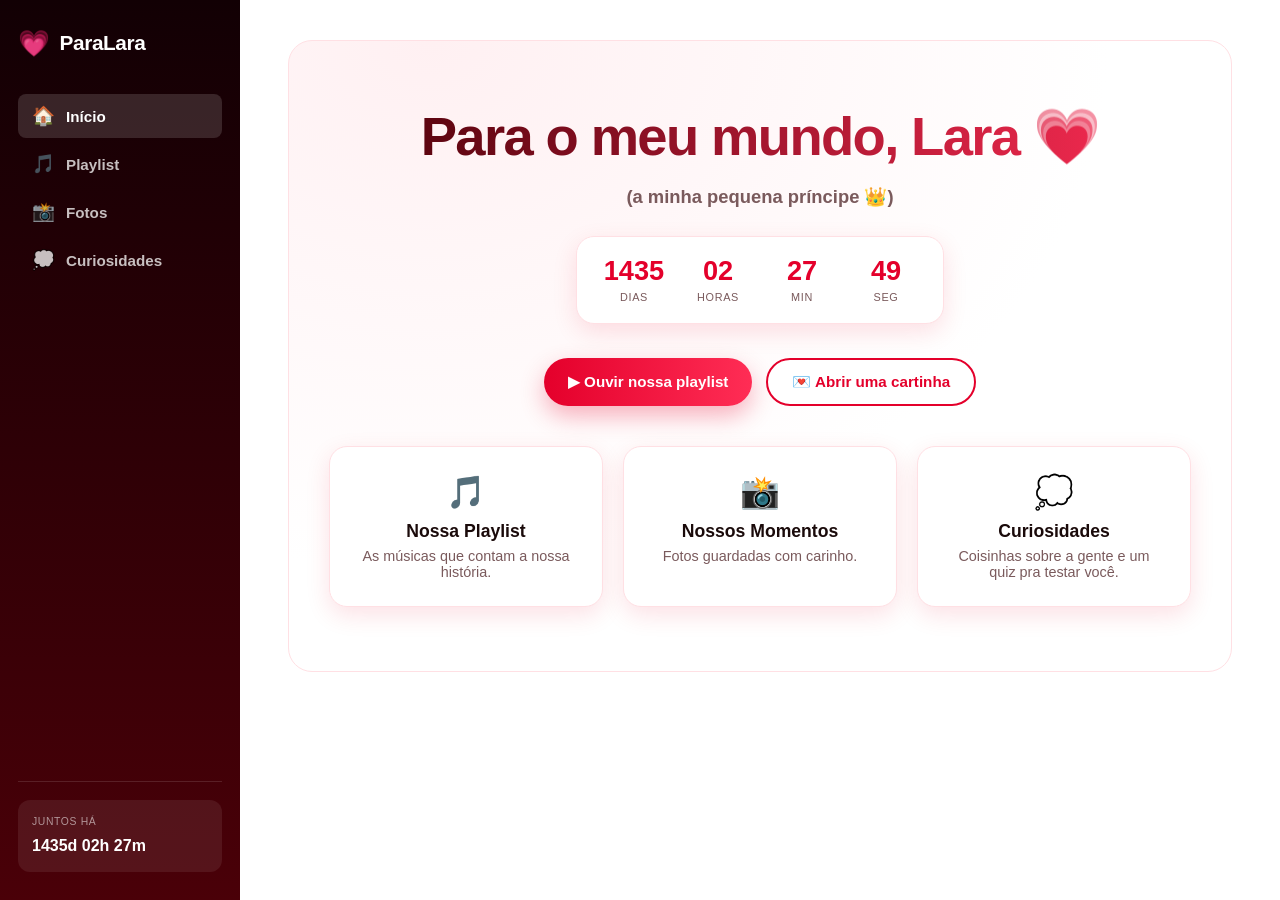
==== index.html @ 450e98ab "Cria site para Lara: playlist, fotos e curiosidades Site estilo Spotify em vermelho e branco com con" ====
<!DOCTYPE html>
<html lang="pt-BR">
<head>
<meta charset="UTF-8" />
<meta name="viewport" content="width=device-width, initial-scale=1.0" />
<meta name="robots" content="noindex, nofollow" />
<title>Para Lara 💗</title>
<link rel="icon" href="data:image/svg+xml,<svg xmlns=%22http://www.w3.org/2000/svg%22 viewBox=%220 0 100 100%22><text y=%22.9em%22 font-size=%2290%22>💗</text></svg>" />
<link rel="stylesheet" href="css/style.css" />
</head>
<body>
<div class="app">
  <aside class="sidebar">
    <div class="brand"><span class="logo">💗</span> ParaLara</div>
    <nav class="nav-links">
      <a href="index.html" data-page="index.html"><span class="ic">🏠</span> Início</a>
      <a href="playlist.html" data-page="playlist.html"><span class="ic">🎵</span> Playlist</a>
      <a href="fotos.html" data-page="fotos.html"><span class="ic">📸</span> Fotos</a>
      <a href="curiosidades.html" data-page="curiosidades.html"><span class="ic">💭</span> Curiosidades</a>
    </nav>
    <div class="sidebar-footer">
      <div class="together-counter">
        <div class="label">Juntos há</div>
        <div class="value" id="togetherCompact">--</div>
      </div>
    </div>
  </aside>

  <main class="main">
    <section class="hero">
      <h1>Para o meu mundo, Lara 💗</h1>
      <p class="subtitle">(a minha pequena príncipe 👑)</p>

      <div class="together-hero">
        <div class="unit"><span class="num" id="hDays">0</span><span class="lbl">dias</span></div>
        <div class="unit"><span class="num" id="hHours">00</span><span class="lbl">horas</span></div>
        <div class="unit"><span class="num" id="hMinutes">00</span><span class="lbl">min</span></div>
        <div class="unit"><span class="num" id="hSeconds">00</span><span class="lbl">seg</span></div>
      </div>

      <div class="hero-actions">
        <a class="btn btn-primary" href="playlist.html">▶ Ouvir nossa playlist</a>
        <button class="btn btn-ghost" id="openLetter">💌 Abrir uma cartinha</button>
      </div>

      <div class="quick-links">
        <a class="quick-card" href="playlist.html">
          <span class="qi">🎵</span>
          <h3>Nossa Playlist</h3>
          <p>As músicas que contam a nossa história.</p>
        </a>
        <a class="quick-card" href="fotos.html">
          <span class="qi">📸</span>
          <h3>Nossos Momentos</h3>
          <p>Fotos guardadas com carinho.</p>
        </a>
        <a class="quick-card" href="curiosidades.html">
          <span class="qi">💭</span>
          <h3>Curiosidades</h3>
          <p>Coisinhas sobre a gente e um quiz pra testar você.</p>
        </a>
      </div>
    </section>
  </main>
</div>

<nav class="bottom-nav">
  <a href="index.html" data-page="index.html"><span class="ic">🏠</span>Início</a>
  <a href="playlist.html" data-page="playlist.html"><span class="ic">🎵</span>Playlist</a>
  <a href="fotos.html" data-page="fotos.html"><span class="ic">📸</span>Fotos</a>
  <a href="curiosidades.html" data-page="curiosidades.html"><span class="ic">💭</span>Curiosidades</a>
</nav>

<div class="letter-modal" id="letterModal">
  <div class="letter-card">
    <button class="letter-close" id="closeLetter">✕</button>
    <div class="stamp">💌</div>
    <h3>Pra você, Lara</h3>
    <!-- EDITE AQUI o texto da cartinha -->
    <p>Escreva aqui uma mensagem bem sua para a Lara.

Pode ser sobre como vocês se conheceram, o que você mais ama nela,
ou só um "eu te amo" bem sincero.

Esse texto está em index.html, dentro da div "letterModal".</p>
  </div>
</div>

<script src="js/main.js"></script>
</body>
</html>
---- css/style.css ----
:root {
  --red: #e4002b;
  --red-bright: #ff2d55;
  --red-deep: #4a0008;
  --black: #120004;
  --white: #ffffff;
  --offwhite: #fff6f7;
  --text: #1a0a0a;
  --text-muted: #7a5a5c;
  --border: #ffe0e4;
  --shadow: 0 8px 24px rgba(228, 0, 43, 0.12);
  --sidebar-w: 240px;
}

* { box-sizing: border-box; }

html, body {
  margin: 0;
  padding: 0;
  height: 100%;
}

body {
  font-family: "Helvetica Neue", Arial, sans-serif;
  background: var(--white);
  color: var(--text);
  min-height: 100vh;
  overflow-x: hidden;
}

a { text-decoration: none; color: inherit; }
ul { list-style: none; margin: 0; padding: 0; }
button { font-family: inherit; cursor: pointer; }

/* ---------- Layout ---------- */
.app {
  display: flex;
  min-height: 100vh;
}

.sidebar {
  width: var(--sidebar-w);
  flex-shrink: 0;
  background: linear-gradient(180deg, var(--black) 0%, var(--red-deep) 100%);
  color: var(--white);
  display: flex;
  flex-direction: column;
  padding: 28px 18px;
  position: sticky;
  top: 0;
  height: 100vh;
}

.brand {
  display: flex;
  align-items: center;
  gap: 10px;
  font-size: 1.3rem;
  font-weight: 800;
  letter-spacing: -0.02em;
  margin-bottom: 36px;
  user-select: none;
}

.brand .logo {
  font-size: 1.6rem;
  cursor: pointer;
  transition: transform 0.15s ease;
  display: inline-block;
}
.brand .logo:active { transform: scale(0.85); }

.nav-links { display: flex; flex-direction: column; gap: 4px; }

.nav-links a {
  display: flex;
  align-items: center;
  gap: 12px;
  padding: 11px 14px;
  border-radius: 8px;
  color: rgba(255,255,255,0.75);
  font-weight: 600;
  font-size: 0.95rem;
  transition: background 0.15s ease, color 0.15s ease;
}

.nav-links a .ic { font-size: 1.15rem; width: 22px; text-align: center; }

.nav-links a:hover { color: var(--white); background: rgba(255,255,255,0.08); }
.nav-links a.active { color: var(--white); background: rgba(255,255,255,0.14); }

.sidebar-footer {
  margin-top: auto;
  padding-top: 18px;
  border-top: 1px solid rgba(255,255,255,0.12);
}

.together-counter {
  background: rgba(255,255,255,0.08);
  border-radius: 12px;
  padding: 14px;
  font-size: 0.78rem;
  line-height: 1.5;
}
.together-counter .label {
  text-transform: uppercase;
  letter-spacing: 0.06em;
  color: rgba(255,255,255,0.55);
  font-size: 0.65rem;
  margin-bottom: 4px;
}
.together-counter .value {
  font-size: 1rem;
  font-weight: 800;
  color: var(--white);
}

.main {
  flex: 1;
  min-width: 0;
  padding: 40px 48px 90px;
  position: relative;
}

.page-header { margin-bottom: 32px; }
.page-header h1 {
  font-size: 2.2rem;
  margin: 0 0 6px;
  font-weight: 800;
  letter-spacing: -0.02em;
}
.page-header p { color: var(--text-muted); margin: 0; font-size: 1.02rem; }

/* ---------- Mobile bottom nav ---------- */
.bottom-nav { display: none; }

@media (max-width: 820px) {
  .sidebar { display: none; }
  .main { padding: 24px 18px 90px; }
  .bottom-nav {
    display: flex;
    position: fixed;
    bottom: 0; left: 0; right: 0;
    background: linear-gradient(180deg, var(--red-deep), var(--black));
    padding: 8px 6px calc(8px + env(safe-area-inset-bottom));
    z-index: 40;
    box-shadow: 0 -6px 20px rgba(0,0,0,0.25);
  }
  .bottom-nav a {
    flex: 1;
    display: flex;
    flex-direction: column;
    align-items: center;
    gap: 2px;
    color: rgba(255,255,255,0.65);
    font-size: 0.65rem;
    font-weight: 700;
    padding: 6px 0;
    border-radius: 8px;
  }
  .bottom-nav a .ic { font-size: 1.25rem; }
  .bottom-nav a.active { color: var(--white); background: rgba(255,255,255,0.12); }
}

/* ---------- Hero (home) ---------- */
.hero {
  background: radial-gradient(120% 140% at 15% 0%, #fff0f2 0%, var(--white) 60%);
  border-radius: 24px;
  padding: 64px 40px;
  text-align: center;
  position: relative;
  overflow: hidden;
  border: 1px solid var(--border);
}

.hero h1 {
  font-size: clamp(2rem, 5vw, 3.4rem);
  margin: 0 0 10px;
  font-weight: 900;
  letter-spacing: -0.03em;
  background: linear-gradient(90deg, var(--red-deep), var(--red-bright));
  -webkit-background-clip: text;
  background-clip: text;
  color: transparent;
}

.hero .subtitle {
  font-size: 1.15rem;
  color: var(--text-muted);
  font-weight: 600;
  margin-bottom: 28px;
}

.together-hero {
  display: inline-flex;
  gap: 22px;
  background: var(--white);
  border: 1px solid var(--border);
  box-shadow: var(--shadow);
  border-radius: 18px;
  padding: 18px 26px;
  margin-bottom: 34px;
  flex-wrap: wrap;
  justify-content: center;
}
.together-hero .unit { text-align: center; min-width: 62px; }
.together-hero .unit .num {
  font-size: 1.7rem;
  font-weight: 900;
  color: var(--red);
  display: block;
  font-variant-numeric: tabular-nums;
}
.together-hero .unit .lbl {
  font-size: 0.68rem;
  text-transform: uppercase;
  letter-spacing: 0.06em;
  color: var(--text-muted);
}

.hero-actions {
  display: flex;
  gap: 14px;
  justify-content: center;
  flex-wrap: wrap;
  margin-bottom: 12px;
}

.btn {
  display: inline-flex;
  align-items: center;
  gap: 8px;
  padding: 13px 24px;
  border-radius: 999px;
  border: none;
  font-weight: 700;
  font-size: 0.95rem;
  transition: transform 0.15s ease, box-shadow 0.15s ease;
}
.btn:hover { transform: translateY(-2px); }
.btn-primary {
  background: linear-gradient(90deg, var(--red), var(--red-bright));
  color: var(--white);
  box-shadow: 0 10px 24px rgba(228,0,43,0.3);
}
.btn-ghost {
  background: var(--white);
  color: var(--red);
  border: 2px solid var(--red);
}

.quick-links {
  display: grid;
  grid-template-columns: repeat(3, 1fr);
  gap: 20px;
  margin-top: 40px;
}
@media (max-width: 700px) { .quick-links { grid-template-columns: 1fr; } }

.quick-card {
  background: var(--white);
  border: 1px solid var(--border);
  border-radius: 18px;
  padding: 26px;
  box-shadow: var(--shadow);
  transition: transform 0.18s ease, box-shadow 0.18s ease;
  display: block;
}
.quick-card:hover { transform: translateY(-4px); box-shadow: 0 16px 34px rgba(228,0,43,0.18); }
.quick-card .qi { font-size: 2rem; margin-bottom: 10px; display: block; }
.quick-card h3 { margin: 0 0 6px; font-size: 1.1rem; }
.quick-card p { margin: 0; color: var(--text-muted); font-size: 0.9rem; }

/* ---------- Playlist ---------- */
.playlist-list {
  display: flex;
  flex-direction: column;
  gap: 14px;
  max-width: 720px;
}

.track-row {
  display: flex;
  align-items: center;
  gap: 14px;
  background: var(--offwhite);
  border: 1px solid var(--border);
  border-left: 4px solid var(--red);
  border-radius: 14px;
  padding: 10px 14px;
  transition: background 0.15s ease, transform 0.15s ease;
}
.track-row:hover { background: #ffecee; transform: translateX(3px); }

.track-num {
  font-weight: 800;
  color: var(--red);
  width: 28px;
  text-align: center;
  font-size: 1rem;
  flex-shrink: 0;
}

.track-row iframe {
  border-radius: 10px;
  flex: 1;
  min-width: 0;
}

/* ---------- Fotos ---------- */
.photo-grid {
  display: grid;
  grid-template-columns: repeat(auto-fill, minmax(220px, 1fr));
  gap: 18px;
}

.photo-card {
  position: relative;
  aspect-ratio: 1 / 1;
  border-radius: 16px;
  overflow: hidden;
  border: 1px solid var(--border);
  box-shadow: var(--shadow);
  cursor: pointer;
  background: var(--offwhite);
}

.photo-card img {
  width: 100%;
  height: 100%;
  object-fit: cover;
  display: block;
  transition: transform 0.3s ease;
}
.photo-card:hover img { transform: scale(1.06); }

.photo-placeholder {
  display: flex;
  flex-direction: column;
  align-items: center;
  justify-content: center;
  gap: 8px;
  width: 100%;
  height: 100%;
  background: linear-gradient(140deg, #ffe3e7, #fff);
  color: var(--red);
  font-weight: 700;
  font-size: 0.85rem;
  text-align: center;
  padding: 10px;
}
.photo-placeholder .ph-icon { font-size: 2.2rem; }

.lightbox {
  position: fixed;
  inset: 0;
  background: rgba(10,0,2,0.88);
  display: none;
  align-items: center;
  justify-content: center;
  z-index: 100;
  padding: 30px;
}
.lightbox.open { display: flex; }
.lightbox img {
  max-width: 90vw;
  max-height: 85vh;
  border-radius: 12px;
  box-shadow: 0 20px 60px rgba(0,0,0,0.5);
}
.lightbox-close, .lightbox-nav {
  position: absolute;
  background: rgba(255,255,255,0.12);
  color: var(--white);
  border: none;
  border-radius: 50%;
  width: 44px;
  height: 44px;
  font-size: 1.3rem;
  display: flex;
  align-items: center;
  justify-content: center;
}
.lightbox-close { top: 20px; right: 20px; }
.lightbox-nav.prev { left: 20px; top: 50%; transform: translateY(-50%); }
.lightbox-nav.next { right: 20px; top: 50%; transform: translateY(-50%); }
.lightbox-nav:hover, .lightbox-close:hover { background: rgba(255,255,255,0.25); }

/* ---------- Curiosidades ---------- */
.section-title {
  font-size: 1.3rem;
  font-weight: 800;
  margin: 44px 0 18px;
}
.section-title:first-of-type { margin-top: 0; }

.flip-grid {
  display: grid;
  grid-template-columns: repeat(auto-fill, minmax(230px, 1fr));
  gap: 18px;
}

.flip-card {
  perspective: 1200px;
  height: 160px;
}
.flip-inner {
  position: relative;
  width: 100%;
  height: 100%;
  transition: transform 0.55s cubic-bezier(.2,.8,.2,1);
  transform-style: preserve-3d;
}
.flip-card.flipped .flip-inner { transform: rotateY(180deg); }

.flip-face {
  position: absolute;
  inset: 0;
  border-radius: 16px;
  padding: 18px;
  display: flex;
  flex-direction: column;
  justify-content: center;
  backface-visibility: hidden;
  box-shadow: var(--shadow);
}
.flip-front {
  background: linear-gradient(135deg, var(--red), var(--red-bright));
  color: var(--white);
}
.flip-front .fi { font-size: 1.6rem; margin-bottom: 8px; }
.flip-front h4 { margin: 0; font-size: 1.02rem; }
.flip-front .tap { font-size: 0.72rem; opacity: 0.85; margin-top: 8px; }

.flip-back {
  background: var(--white);
  border: 2px solid var(--red);
  color: var(--text);
  transform: rotateY(180deg);
  font-size: 0.9rem;
  line-height: 1.4;
}

.quiz-box {
  background: var(--offwhite);
  border: 1px solid var(--border);
  border-radius: 18px;
  padding: 28px;
  max-width: 640px;
}
.quiz-question { display: none; }
.quiz-question.active { display: block; }
.quiz-question h4 { font-size: 1.1rem; margin: 0 0 16px; }
.quiz-options { display: flex; flex-direction: column; gap: 10px; }
.quiz-options button {
  text-align: left;
  padding: 12px 16px;
  border-radius: 10px;
  border: 2px solid var(--border);
  background: var(--white);
  font-weight: 600;
  font-size: 0.92rem;
  transition: border-color 0.15s ease, background 0.15s ease;
}
.quiz-options button:hover { border-color: var(--red); }
.quiz-options button.correct { border-color: #2e7d32; background: #eaf7ea; }
.quiz-options button.wrong { border-color: var(--red); background: #ffecee; }

.quiz-progress {
  font-size: 0.75rem;
  font-weight: 700;
  color: var(--text-muted);
  text-transform: uppercase;
  letter-spacing: 0.05em;
  margin-bottom: 14px;
}

.quiz-result { display: none; text-align: center; }
.quiz-result.active { display: block; }
.quiz-result .score { font-size: 2.4rem; font-weight: 900; color: var(--red); }
.quiz-result p { color: var(--text-muted); }

/* ---------- Carta surpresa ---------- */
.letter-trigger {
  margin-top: 34px;
}

.letter-modal {
  position: fixed;
  inset: 0;
  background: rgba(10,0,2,0.75);
  display: none;
  align-items: center;
  justify-content: center;
  z-index: 100;
  padding: 20px;
}
.letter-modal.open { display: flex; }
.letter-card {
  background: var(--white);
  border-radius: 20px;
  max-width: 480px;
  width: 100%;
  padding: 36px 30px;
  text-align: center;
  box-shadow: 0 24px 60px rgba(0,0,0,0.4);
  position: relative;
  animation: pop .35s ease;
}
@keyframes pop { from { transform: scale(0.85); opacity: 0; } to { transform: scale(1); opacity: 1; } }
.letter-card .stamp { font-size: 2.4rem; margin-bottom: 10px; }
.letter-card h3 { margin: 0 0 14px; color: var(--red); }
.letter-card p { line-height: 1.6; color: var(--text); text-align: left; white-space: pre-line; }
.letter-close {
  position: absolute;
  top: 14px; right: 16px;
  background: none;
  border: none;
  font-size: 1.3rem;
  color: var(--text-muted);
}

/* ---------- Floating hearts bg ---------- */
.hearts-bg {
  position: fixed;
  inset: 0;
  pointer-events: none;
  overflow: hidden;
  z-index: 0;
}
.heart-particle {
  position: absolute;
  bottom: -40px;
  font-size: 1.2rem;
  opacity: 0.55;
  animation: floatUp linear forwards;
  color: var(--red);
}
@keyframes floatUp {
  to { transform: translateY(-110vh) rotate(30deg); opacity: 0; }
}

/* ---------- Toast ---------- */
.toast {
  position: fixed;
  bottom: 26px;
  left: 50%;
  transform: translateX(-50%) translateY(20px);
  background: var(--black);
  color: var(--white);
  padding: 12px 22px;
  border-radius: 999px;
  font-weight: 700;
  font-size: 0.85rem;
  opacity: 0;
  pointer-events: none;
  transition: opacity 0.25s ease, transform 0.25s ease;
  z-index: 200;
  box-shadow: 0 10px 30px rgba(0,0,0,0.3);
}
.toast.show { opacity: 1; transform: translateX(-50%) translateY(0); }

.confetti-heart {
  position: fixed;
  top: -20px;
  font-size: 1.4rem;
  z-index: 150;
  pointer-events: none;
  animation: confettiFall linear forwards;
}
@keyframes confettiFall {
  to { transform: translateY(110vh) rotate(360deg); opacity: 0.2; }
}
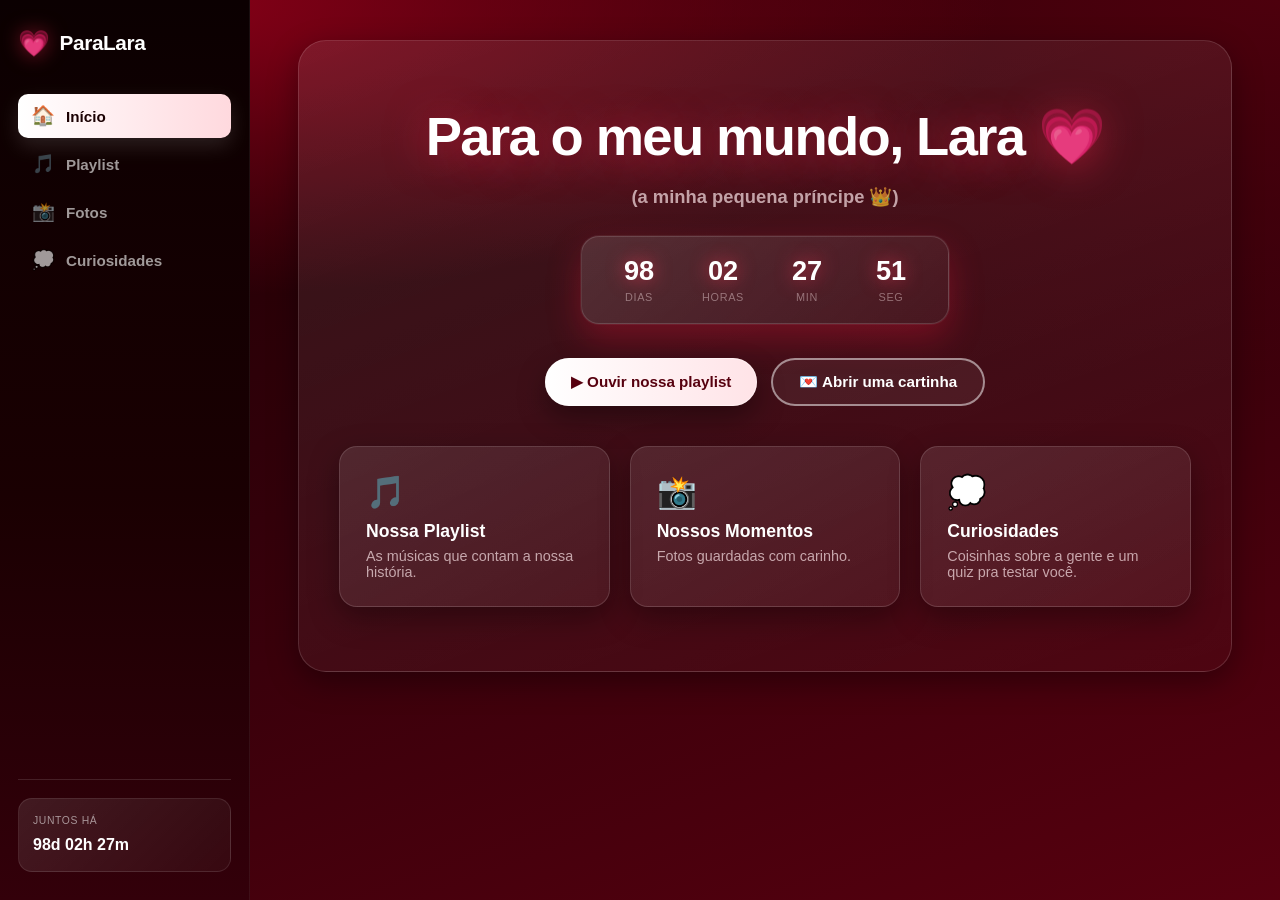
==== commit 3bae3733: "Redesenha tema (vermelho dominante), playlist e cartinha Tema visual invertido para vermelho como co" ====
--- a/index.html
+++ b/index.html
@@ -76,13 +76,25 @@
     <button class="letter-close" id="closeLetter">✕</button>
     <div class="stamp">💌</div>
     <h3>Pra você, Lara</h3>
-    <!-- EDITE AQUI o texto da cartinha -->
-    <p>Escreva aqui uma mensagem bem sua para a Lara.
+    <!-- EDITE AQUI o texto da cartinha, se quiser mudar algo -->
+    <!-- Nota: não consegui acessar sites de letras pra conferir a citação do Lil Peep e a da Verity
+         palavra por palavra (rede bloqueada aqui). Vale conferir rapidinho antes de mandar pra ela. -->
+    <p>Se você chegou até aqui, ou clicou sem querer três vezes seguidas no coraçãozinho do menu, ou eu mesmo te mandei esse link de propósito porque não aguentava mais guardar isso só comigo. De qualquer jeito, ainda bem que você está lendo.
 
-Pode ser sobre como vocês se conheceram, o que você mais ama nela,
-ou só um "eu te amo" bem sincero.
+Eu podia começar com um "eu te amo" simples, e já seria verdade suficiente pra qualquer cartão de aniversário. Mas o que eu sinto por você não cabe em três palavras — cabe, no máximo, numa playlist inteira, numa lista de curiosidades bobas e agora nessa cartinha longa demais que escrevi de propósito, porque você merece parágrafo, não só legenda.
 
-Esse texto está em index.html, dentro da div "letterModal".</p>
+Tem uma coisa engraçada sobre química: ela não pergunta se você quer sentir. Dois elementos se encontram e ou reagem, ou não reagem — não existe meio-termo, não existe "vamos ver como fica". Com a gente foi reação instantânea. Instável, quente, um pouco imprevisível, do jeito que toda reação boa de verdade costuma ser. Eu não sou de ficar romantizando ciência à toa, mas com você até a tabela periódica virou poesia.
+
+É engraçado como boa parte da trilha sonora que a gente ouve entende isso melhor do que qualquer aula de química. O Lil Peep já cantava <em>"I do awful things for you, awful things"</em> — eu faço coisas horríveis por você, coisas horríveis — e eu entendo o exagero: existe um tipo de amor que te deixa disposto a ser um pouco irracional, um pouco intenso demais, só porque a pessoa vale cada segundo. Comigo é assim com você. E o Chase Atlantic tem essa vibe suja e sincera ao mesmo tempo, aquele som que parece confissão de madrugada — tipo aquelas nossas noites em que a gente fica conversando até tarde sem perceber o tempo passar, só porque nenhum dos dois quer desligar a chamada primeiro.
+
+Tem também a Verity — não vou fingir que aquele livro é uma declaração de amor bonitinha, ele é sombrio, tenso, incômodo em vários pontos. Mas tem uma frase de lá que não sai da minha cabeça: <em>"você pode amar alguém e, mesmo assim, escolher machucar essa pessoa."</em> E é exatamente o oposto disso que eu quero construir com você. Eu quero te amar e escolher, todos os dias, fazer o contrário: escolher te proteger, escolher te ouvir, escolher ficar, mesmo nos dias difíceis, mesmo quando seria mais fácil não escolher nada.
+
+Química, música, livro sombrio — no fim, tudo isso é só um jeito diferente de dizer a mesma coisa: que eu sou seu, de um jeito intenso, de um jeito que às vezes nem eu sei explicar direito. Você é a pessoa que eu quero beijar depois de um dia ruim e a primeira que eu quero contar quando alguma coisa boa acontece. Você é a minha pequena príncipe — sim, escrito errado mesmo, porque as coisas mais nossas nunca precisaram fazer sentido pra mais ninguém, só pra gente.
+
+Enquanto você lia isso, provavelmente uma música da nossa playlist estava tocando em algum lugar do universo. Considere essa cartinha o encarte dela.
+
+Eu te amo. De reação química, de letra de música, de livro sombrio, de tudo o que a gente é.</p>
+    <div class="sign">— Theo</div>
   </div>
 </div>
 
--- a/css/style.css
+++ b/css/style.css
@@ -1,15 +1,23 @@
 :root {
+  --red-900: #1a0002;
+  --red-800: #33000a;
+  --red-700: #57000f;
+  --red-600: #7d0016;
+  --red-500: #b4001f;
   --red: #e4002b;
-  --red-bright: #ff2d55;
-  --red-deep: #4a0008;
-  --black: #120004;
+  --red-bright: #ff3355;
+  --red-glow: #ff5c7a;
   --white: #ffffff;
-  --offwhite: #fff6f7;
-  --text: #1a0a0a;
-  --text-muted: #7a5a5c;
-  --border: #ffe0e4;
-  --shadow: 0 8px 24px rgba(228, 0, 43, 0.12);
-  --sidebar-w: 240px;
+  --ink: #ffe9ec;
+  --ink-dim: rgba(255, 233, 236, 0.68);
+  --ink-faint: rgba(255, 233, 236, 0.42);
+  --glass: rgba(255, 255, 255, 0.055);
+  --glass-strong: rgba(255, 255, 255, 0.1);
+  --glass-border: rgba(255, 255, 255, 0.14);
+  --shadow: 0 10px 30px rgba(0, 0, 0, 0.35);
+  --glow: 0 0 0 1px rgba(255, 255, 255, 0.06), 0 14px 34px rgba(255, 20, 60, 0.28);
+  --sidebar-w: 250px;
+  --ease: cubic-bezier(0.22, 0.9, 0.32, 1);
 }
 
 * { box-sizing: border-box; }
@@ -22,8 +30,11 @@
 
 body {
   font-family: "Helvetica Neue", Arial, sans-serif;
-  background: var(--white);
-  color: var(--text);
+  background:
+    radial-gradient(120% 60vh at 12% 0, #8a0018 0%, transparent 55%),
+    radial-gradient(140% 70vh at 100% 0, #4d000d 0%, transparent 60%),
+    linear-gradient(160deg, var(--red-900) 0%, var(--red-800) 45%, var(--red-700) 100%);
+  color: var(--ink);
   min-height: 100vh;
   overflow-x: hidden;
 }
@@ -31,6 +42,12 @@
 a { text-decoration: none; color: inherit; }
 ul { list-style: none; margin: 0; padding: 0; }
 button { font-family: inherit; cursor: pointer; }
+::selection { background: var(--white); color: var(--red-700); }
+
+::-webkit-scrollbar { width: 10px; height: 10px; }
+::-webkit-scrollbar-track { background: transparent; }
+::-webkit-scrollbar-thumb { background: rgba(255,255,255,0.18); border-radius: 10px; }
+::-webkit-scrollbar-thumb:hover { background: rgba(255,255,255,0.3); }
 
 /* ---------- Layout ---------- */
 .app {
@@ -41,7 +58,8 @@
 .sidebar {
   width: var(--sidebar-w);
   flex-shrink: 0;
-  background: linear-gradient(180deg, var(--black) 0%, var(--red-deep) 100%);
+  background: linear-gradient(180deg, #0b0001 0%, var(--red-900) 55%, var(--red-800) 100%);
+  border-right: 1px solid rgba(255,255,255,0.06);
   color: var(--white);
   display: flex;
   flex-direction: column;
@@ -65,9 +83,11 @@
 .brand .logo {
   font-size: 1.6rem;
   cursor: pointer;
-  transition: transform 0.15s ease;
+  transition: transform 0.2s var(--ease);
   display: inline-block;
-}
+  filter: drop-shadow(0 0 10px rgba(255, 40, 80, 0.55));
+}
+.brand .logo:hover { transform: scale(1.15) rotate(-6deg); }
 .brand .logo:active { transform: scale(0.85); }
 
 .nav-links { display: flex; flex-direction: column; gap: 4px; }
@@ -77,17 +97,24 @@
   align-items: center;
   gap: 12px;
   padding: 11px 14px;
-  border-radius: 8px;
-  color: rgba(255,255,255,0.75);
+  border-radius: 10px;
+  color: rgba(255,255,255,0.6);
   font-weight: 600;
   font-size: 0.95rem;
-  transition: background 0.15s ease, color 0.15s ease;
-}
-
-.nav-links a .ic { font-size: 1.15rem; width: 22px; text-align: center; }
-
-.nav-links a:hover { color: var(--white); background: rgba(255,255,255,0.08); }
-.nav-links a.active { color: var(--white); background: rgba(255,255,255,0.14); }
+  position: relative;
+  transition: background 0.2s var(--ease), color 0.2s var(--ease), padding-left 0.2s var(--ease);
+}
+
+.nav-links a .ic { font-size: 1.15rem; width: 22px; text-align: center; transition: transform 0.2s var(--ease); }
+
+.nav-links a:hover { color: var(--white); background: rgba(255,255,255,0.06); padding-left: 18px; }
+.nav-links a:hover .ic { transform: scale(1.15); }
+.nav-links a.active {
+  color: var(--red-900);
+  background: linear-gradient(90deg, var(--white), #ffd9de);
+  box-shadow: 0 8px 20px rgba(255, 255, 255, 0.12);
+}
+.nav-links a.active .ic { transform: scale(1.05); }
 
 .sidebar-footer {
   margin-top: auto;
@@ -96,8 +123,9 @@
 }
 
 .together-counter {
-  background: rgba(255,255,255,0.08);
-  border-radius: 12px;
+  background: linear-gradient(135deg, rgba(255,255,255,0.1), rgba(255,255,255,0.03));
+  border: 1px solid rgba(255,255,255,0.1);
+  border-radius: 14px;
   padding: 14px;
   font-size: 0.78rem;
   line-height: 1.5;
@@ -122,14 +150,27 @@
   position: relative;
 }
 
+@keyframes fadeInUp {
+  from { opacity: 0; transform: translateY(14px); }
+  to { opacity: 1; transform: translateY(0); }
+}
+
 .page-header { margin-bottom: 32px; }
 .page-header h1 {
   font-size: 2.2rem;
   margin: 0 0 6px;
   font-weight: 800;
   letter-spacing: -0.02em;
-}
-.page-header p { color: var(--text-muted); margin: 0; font-size: 1.02rem; }
+  color: var(--white);
+  text-shadow: 0 2px 24px rgba(255, 30, 70, 0.4);
+}
+.page-header p { color: var(--ink-dim); margin: 0; font-size: 1.02rem; }
+.page-header code {
+  background: rgba(255,255,255,0.12);
+  padding: 2px 7px;
+  border-radius: 6px;
+  font-size: 0.85em;
+}
 
 /* ---------- Mobile bottom nav ---------- */
 .bottom-nav { display: none; }
@@ -141,10 +182,11 @@
     display: flex;
     position: fixed;
     bottom: 0; left: 0; right: 0;
-    background: linear-gradient(180deg, var(--red-deep), var(--black));
+    background: linear-gradient(180deg, var(--red-800), #0b0001);
     padding: 8px 6px calc(8px + env(safe-area-inset-bottom));
     z-index: 40;
-    box-shadow: 0 -6px 20px rgba(0,0,0,0.25);
+    box-shadow: 0 -6px 24px rgba(0,0,0,0.4);
+    border-top: 1px solid rgba(255,255,255,0.08);
   }
   .bottom-nav a {
     flex: 1;
@@ -152,25 +194,37 @@
     flex-direction: column;
     align-items: center;
     gap: 2px;
-    color: rgba(255,255,255,0.65);
+    color: rgba(255,255,255,0.6);
     font-size: 0.65rem;
     font-weight: 700;
     padding: 6px 0;
-    border-radius: 8px;
+    border-radius: 10px;
+    transition: all 0.2s var(--ease);
   }
-  .bottom-nav a .ic { font-size: 1.25rem; }
-  .bottom-nav a.active { color: var(--white); background: rgba(255,255,255,0.12); }
+  .bottom-nav a .ic { font-size: 1.25rem; transition: transform 0.2s var(--ease); }
+  .bottom-nav a.active { color: var(--red-900); background: linear-gradient(180deg, var(--white), #ffd9de); }
+  .bottom-nav a.active .ic { transform: translateY(-2px); }
 }
 
 /* ---------- Hero (home) ---------- */
 .hero {
-  background: radial-gradient(120% 140% at 15% 0%, #fff0f2 0%, var(--white) 60%);
-  border-radius: 24px;
+  background: linear-gradient(160deg, rgba(255,255,255,0.09), rgba(255,255,255,0.02));
+  border-radius: 28px;
   padding: 64px 40px;
   text-align: center;
   position: relative;
   overflow: hidden;
-  border: 1px solid var(--border);
+  border: 1px solid var(--glass-border);
+  box-shadow: var(--shadow);
+}
+.hero::before {
+  content: "";
+  position: absolute;
+  inset: -40% -10% auto -10%;
+  height: 260px;
+  background: radial-gradient(closest-side, rgba(255,60,90,0.55), transparent 70%);
+  filter: blur(10px);
+  pointer-events: none;
 }
 
 .hero h1 {
@@ -178,44 +232,46 @@
   margin: 0 0 10px;
   font-weight: 900;
   letter-spacing: -0.03em;
-  background: linear-gradient(90deg, var(--red-deep), var(--red-bright));
-  -webkit-background-clip: text;
-  background-clip: text;
-  color: transparent;
+  color: var(--white);
+  text-shadow: 0 4px 40px rgba(255, 40, 80, 0.55);
+  position: relative;
 }
 
 .hero .subtitle {
   font-size: 1.15rem;
-  color: var(--text-muted);
+  color: var(--ink-dim);
   font-weight: 600;
   margin-bottom: 28px;
+  position: relative;
 }
 
 .together-hero {
   display: inline-flex;
   gap: 22px;
-  background: var(--white);
-  border: 1px solid var(--border);
-  box-shadow: var(--shadow);
+  background: linear-gradient(135deg, rgba(255,255,255,0.12), rgba(255,255,255,0.04));
+  border: 1px solid var(--glass-border);
+  box-shadow: var(--glow);
   border-radius: 18px;
   padding: 18px 26px;
   margin-bottom: 34px;
   flex-wrap: wrap;
   justify-content: center;
+  position: relative;
 }
 .together-hero .unit { text-align: center; min-width: 62px; }
 .together-hero .unit .num {
   font-size: 1.7rem;
   font-weight: 900;
-  color: var(--red);
+  color: var(--white);
   display: block;
   font-variant-numeric: tabular-nums;
+  text-shadow: 0 0 18px rgba(255, 60, 90, 0.7);
 }
 .together-hero .unit .lbl {
   font-size: 0.68rem;
   text-transform: uppercase;
   letter-spacing: 0.06em;
-  color: var(--text-muted);
+  color: var(--ink-faint);
 }
 
 .hero-actions {
@@ -224,87 +280,211 @@
   justify-content: center;
   flex-wrap: wrap;
   margin-bottom: 12px;
+  position: relative;
 }
 
 .btn {
   display: inline-flex;
   align-items: center;
   gap: 8px;
-  padding: 13px 24px;
+  padding: 13px 26px;
   border-radius: 999px;
   border: none;
   font-weight: 700;
   font-size: 0.95rem;
-  transition: transform 0.15s ease, box-shadow 0.15s ease;
-}
-.btn:hover { transform: translateY(-2px); }
+  transition: transform 0.25s var(--ease), box-shadow 0.25s var(--ease), background 0.25s var(--ease);
+  position: relative;
+  overflow: hidden;
+}
+.btn:hover { transform: translateY(-3px) scale(1.02); }
+.btn:active { transform: translateY(-1px) scale(0.98); }
 .btn-primary {
-  background: linear-gradient(90deg, var(--red), var(--red-bright));
-  color: var(--white);
-  box-shadow: 0 10px 24px rgba(228,0,43,0.3);
-}
+  background: linear-gradient(90deg, var(--white), #ffe3e7);
+  color: var(--red-700);
+  box-shadow: 0 12px 28px rgba(0,0,0,0.35), 0 0 0 1px rgba(255,255,255,0.4) inset;
+}
+.btn-primary:hover { box-shadow: 0 16px 36px rgba(0,0,0,0.4), 0 0 24px rgba(255,255,255,0.4); }
 .btn-ghost {
-  background: var(--white);
-  color: var(--red);
-  border: 2px solid var(--red);
-}
+  background: rgba(255,255,255,0.06);
+  color: var(--white);
+  border: 2px solid rgba(255,255,255,0.5);
+}
+.btn-ghost:hover { background: rgba(255,255,255,0.14); border-color: var(--white); }
 
 .quick-links {
   display: grid;
   grid-template-columns: repeat(3, 1fr);
   gap: 20px;
   margin-top: 40px;
+  position: relative;
 }
 @media (max-width: 700px) { .quick-links { grid-template-columns: 1fr; } }
 
 .quick-card {
-  background: var(--white);
-  border: 1px solid var(--border);
+  background: linear-gradient(150deg, var(--glass-strong), var(--glass));
+  border: 1px solid var(--glass-border);
   border-radius: 18px;
   padding: 26px;
   box-shadow: var(--shadow);
-  transition: transform 0.18s ease, box-shadow 0.18s ease;
+  transition: transform 0.25s var(--ease), box-shadow 0.25s var(--ease), border-color 0.25s var(--ease);
   display: block;
-}
-.quick-card:hover { transform: translateY(-4px); box-shadow: 0 16px 34px rgba(228,0,43,0.18); }
+  text-align: left;
+}
+.quick-card:hover {
+  transform: translateY(-6px);
+  box-shadow: 0 20px 40px rgba(0,0,0,0.4), 0 0 24px rgba(255,60,90,0.3);
+  border-color: rgba(255,255,255,0.35);
+}
 .quick-card .qi { font-size: 2rem; margin-bottom: 10px; display: block; }
-.quick-card h3 { margin: 0 0 6px; font-size: 1.1rem; }
-.quick-card p { margin: 0; color: var(--text-muted); font-size: 0.9rem; }
+.quick-card h3 { margin: 0 0 6px; font-size: 1.1rem; color: var(--white); }
+.quick-card p { margin: 0; color: var(--ink-dim); font-size: 0.9rem; }
 
 /* ---------- Playlist ---------- */
+.playlist-hero {
+  display: flex;
+  align-items: center;
+  gap: 30px;
+  background: linear-gradient(135deg, rgba(255,255,255,0.1), rgba(255,255,255,0.02));
+  border: 1px solid var(--glass-border);
+  border-radius: 26px;
+  padding: 34px;
+  margin-bottom: 32px;
+  box-shadow: var(--shadow);
+  flex-wrap: wrap;
+}
+
+.vinyl {
+  width: 132px;
+  height: 132px;
+  border-radius: 50%;
+  flex-shrink: 0;
+  background:
+    radial-gradient(circle at center, var(--red-900) 0 8%, transparent 8.5%),
+    repeating-radial-gradient(circle at center, #0b0001 0, #0b0001 2px, #2a0007 3px, #2a0007 4px);
+  box-shadow: 0 10px 30px rgba(0,0,0,0.5), 0 0 0 6px rgba(255,255,255,0.05);
+  position: relative;
+  animation: spin 6s linear infinite;
+  animation-play-state: paused;
+}
+.playlist-hero.playing .vinyl { animation-play-state: running; }
+.vinyl::after {
+  content: "💗";
+  position: absolute;
+  inset: 0;
+  display: flex;
+  align-items: center;
+  justify-content: center;
+  font-size: 1.4rem;
+}
+@keyframes spin { to { transform: rotate(360deg); } }
+
+.playlist-hero-info h1 { margin: 0 0 6px; }
+.playlist-hero-info p { margin: 0; color: var(--ink-dim); }
+.playlist-stats {
+  display: flex;
+  gap: 16px;
+  margin-top: 14px;
+  font-size: 0.8rem;
+  color: var(--ink-faint);
+  flex-wrap: wrap;
+}
+.playlist-stats span { display: flex; align-items: center; gap: 6px; }
+
 .playlist-list {
   display: flex;
   flex-direction: column;
+  gap: 10px;
+  max-width: 760px;
+}
+
+.track-row {
+  background: linear-gradient(135deg, var(--glass-strong), var(--glass));
+  border: 1px solid var(--glass-border);
+  border-radius: 16px;
+  overflow: hidden;
+  transition: border-color 0.2s var(--ease), background 0.2s var(--ease);
+}
+.track-row:hover { border-color: rgba(255,255,255,0.3); background: linear-gradient(135deg, rgba(255,255,255,0.14), rgba(255,255,255,0.05)); }
+.track-row.expanded { border-color: var(--red-glow); box-shadow: 0 0 0 1px rgba(255,92,122,0.4), 0 16px 30px rgba(0,0,0,0.35); }
+
+.track-summary {
+  display: flex;
+  align-items: center;
   gap: 14px;
-  max-width: 720px;
-}
-
-.track-row {
-  display: flex;
-  align-items: center;
-  gap: 14px;
-  background: var(--offwhite);
-  border: 1px solid var(--border);
-  border-left: 4px solid var(--red);
-  border-radius: 14px;
-  padding: 10px 14px;
-  transition: background 0.15s ease, transform 0.15s ease;
-}
-.track-row:hover { background: #ffecee; transform: translateX(3px); }
+  padding: 12px 16px;
+  cursor: pointer;
+  user-select: none;
+}
 
 .track-num {
   font-weight: 800;
-  color: var(--red);
-  width: 28px;
+  color: var(--ink-faint);
+  width: 26px;
   text-align: center;
-  font-size: 1rem;
+  font-size: 0.95rem;
   flex-shrink: 0;
 }
-
-.track-row iframe {
-  border-radius: 10px;
-  flex: 1;
-  min-width: 0;
+.track-row.expanded .track-num { color: var(--red-glow); }
+
+.track-thumb {
+  width: 48px;
+  height: 48px;
+  border-radius: 8px;
+  flex-shrink: 0;
+  object-fit: cover;
+  background: linear-gradient(135deg, var(--red-600), var(--red-900));
+  box-shadow: 0 4px 12px rgba(0,0,0,0.4);
+}
+
+.track-info { flex: 1; min-width: 0; }
+.track-title {
+  font-weight: 700;
+  font-size: 0.95rem;
+  color: var(--white);
+  white-space: nowrap;
+  overflow: hidden;
+  text-overflow: ellipsis;
+}
+.track-artist {
+  font-size: 0.82rem;
+  color: var(--ink-faint);
+  white-space: nowrap;
+  overflow: hidden;
+  text-overflow: ellipsis;
+}
+
+.track-play {
+  width: 38px;
+  height: 38px;
+  border-radius: 50%;
+  background: rgba(255,255,255,0.1);
+  border: 1px solid rgba(255,255,255,0.2);
+  color: var(--white);
+  display: flex;
+  align-items: center;
+  justify-content: center;
+  flex-shrink: 0;
+  font-size: 0.95rem;
+  transition: all 0.2s var(--ease);
+}
+.track-row:hover .track-play { background: rgba(255,255,255,0.2); }
+.track-row.expanded .track-play {
+  background: linear-gradient(135deg, var(--white), #ffd9de);
+  color: var(--red-700);
+  transform: rotate(90deg);
+}
+
+.track-embed-wrap {
+  max-height: 0;
+  overflow: hidden;
+  transition: max-height 0.4s var(--ease);
+}
+.track-row.expanded .track-embed-wrap { max-height: 400px; }
+.track-embed-wrap iframe {
+  display: block;
+  width: 100%;
+  border: none;
+  padding: 0 12px 12px;
 }
 
 /* ---------- Fotos ---------- */
@@ -317,22 +497,24 @@
 .photo-card {
   position: relative;
   aspect-ratio: 1 / 1;
-  border-radius: 16px;
+  border-radius: 18px;
   overflow: hidden;
-  border: 1px solid var(--border);
+  border: 1px solid var(--glass-border);
   box-shadow: var(--shadow);
   cursor: pointer;
-  background: var(--offwhite);
-}
+  background: var(--glass);
+  transition: transform 0.25s var(--ease), box-shadow 0.25s var(--ease);
+}
+.photo-card:hover { transform: translateY(-4px); box-shadow: 0 18px 36px rgba(0,0,0,0.4), 0 0 20px rgba(255,60,90,0.25); }
 
 .photo-card img {
   width: 100%;
   height: 100%;
   object-fit: cover;
   display: block;
-  transition: transform 0.3s ease;
-}
-.photo-card:hover img { transform: scale(1.06); }
+  transition: transform 0.4s var(--ease);
+}
+.photo-card:hover img { transform: scale(1.08); }
 
 .photo-placeholder {
   display: flex;
@@ -342,8 +524,8 @@
   gap: 8px;
   width: 100%;
   height: 100%;
-  background: linear-gradient(140deg, #ffe3e7, #fff);
-  color: var(--red);
+  background: linear-gradient(150deg, var(--red-600), var(--red-900));
+  color: var(--white);
   font-weight: 700;
   font-size: 0.85rem;
   text-align: center;
@@ -354,7 +536,7 @@
 .lightbox {
   position: fixed;
   inset: 0;
-  background: rgba(10,0,2,0.88);
+  background: rgba(5,0,1,0.92);
   display: none;
   align-items: center;
   justify-content: center;
@@ -366,7 +548,7 @@
   max-width: 90vw;
   max-height: 85vh;
   border-radius: 12px;
-  box-shadow: 0 20px 60px rgba(0,0,0,0.5);
+  box-shadow: 0 20px 60px rgba(0,0,0,0.6);
 }
 .lightbox-close, .lightbox-nav {
   position: absolute;
@@ -380,17 +562,20 @@
   display: flex;
   align-items: center;
   justify-content: center;
+  transition: background 0.2s var(--ease), transform 0.2s var(--ease);
 }
 .lightbox-close { top: 20px; right: 20px; }
 .lightbox-nav.prev { left: 20px; top: 50%; transform: translateY(-50%); }
 .lightbox-nav.next { right: 20px; top: 50%; transform: translateY(-50%); }
-.lightbox-nav:hover, .lightbox-close:hover { background: rgba(255,255,255,0.25); }
+.lightbox-nav:hover, .lightbox-close:hover { background: rgba(255,255,255,0.25); transform: scale(1.08) translateY(-50%); }
+.lightbox-close:hover { transform: scale(1.08); }
 
 /* ---------- Curiosidades ---------- */
 .section-title {
   font-size: 1.3rem;
   font-weight: 800;
   margin: 44px 0 18px;
+  color: var(--white);
 }
 .section-title:first-of-type { margin-top: 0; }
 
@@ -408,9 +593,10 @@
   position: relative;
   width: 100%;
   height: 100%;
-  transition: transform 0.55s cubic-bezier(.2,.8,.2,1);
+  transition: transform 0.6s var(--ease);
   transform-style: preserve-3d;
 }
+.flip-card:hover .flip-inner { transform: translateY(-3px) rotateY(0deg); }
 .flip-card.flipped .flip-inner { transform: rotateY(180deg); }
 
 .flip-face {
@@ -427,58 +613,61 @@
 .flip-front {
   background: linear-gradient(135deg, var(--red), var(--red-bright));
   color: var(--white);
+  border: 1px solid rgba(255,255,255,0.25);
 }
 .flip-front .fi { font-size: 1.6rem; margin-bottom: 8px; }
 .flip-front h4 { margin: 0; font-size: 1.02rem; }
 .flip-front .tap { font-size: 0.72rem; opacity: 0.85; margin-top: 8px; }
 
 .flip-back {
-  background: var(--white);
-  border: 2px solid var(--red);
-  color: var(--text);
+  background: linear-gradient(150deg, var(--red-800), var(--red-900));
+  border: 1px solid var(--glass-border);
+  color: var(--ink);
   transform: rotateY(180deg);
   font-size: 0.9rem;
   line-height: 1.4;
 }
 
 .quiz-box {
-  background: var(--offwhite);
-  border: 1px solid var(--border);
+  background: linear-gradient(150deg, var(--glass-strong), var(--glass));
+  border: 1px solid var(--glass-border);
   border-radius: 18px;
   padding: 28px;
   max-width: 640px;
+  box-shadow: var(--shadow);
 }
 .quiz-question { display: none; }
-.quiz-question.active { display: block; }
-.quiz-question h4 { font-size: 1.1rem; margin: 0 0 16px; }
+.quiz-question.active { display: block; animation: fadeInUp 0.35s var(--ease) both; }
+.quiz-question h4 { font-size: 1.1rem; margin: 0 0 16px; color: var(--white); }
 .quiz-options { display: flex; flex-direction: column; gap: 10px; }
 .quiz-options button {
   text-align: left;
   padding: 12px 16px;
   border-radius: 10px;
-  border: 2px solid var(--border);
-  background: var(--white);
+  border: 2px solid var(--glass-border);
+  background: rgba(255,255,255,0.04);
+  color: var(--ink);
   font-weight: 600;
   font-size: 0.92rem;
-  transition: border-color 0.15s ease, background 0.15s ease;
-}
-.quiz-options button:hover { border-color: var(--red); }
-.quiz-options button.correct { border-color: #2e7d32; background: #eaf7ea; }
-.quiz-options button.wrong { border-color: var(--red); background: #ffecee; }
+  transition: border-color 0.2s var(--ease), background 0.2s var(--ease), transform 0.15s var(--ease);
+}
+.quiz-options button:hover:not(:disabled) { border-color: var(--white); transform: translateX(4px); }
+.quiz-options button.correct { border-color: var(--white); background: linear-gradient(90deg, rgba(255,255,255,0.22), rgba(255,255,255,0.06)); color: var(--white); }
+.quiz-options button.wrong { border-color: var(--red-glow); background: rgba(180,0,31,0.35); opacity: 0.7; }
 
 .quiz-progress {
   font-size: 0.75rem;
   font-weight: 700;
-  color: var(--text-muted);
+  color: var(--ink-faint);
   text-transform: uppercase;
   letter-spacing: 0.05em;
   margin-bottom: 14px;
 }
 
 .quiz-result { display: none; text-align: center; }
-.quiz-result.active { display: block; }
-.quiz-result .score { font-size: 2.4rem; font-weight: 900; color: var(--red); }
-.quiz-result p { color: var(--text-muted); }
+.quiz-result.active { display: block; animation: fadeInUp 0.4s var(--ease) both; }
+.quiz-result .score { font-size: 2.4rem; font-weight: 900; color: var(--white); text-shadow: 0 0 24px rgba(255,60,90,0.7); }
+.quiz-result p { color: var(--ink-dim); }
 
 /* ---------- Carta surpresa ---------- */
 .letter-trigger {
@@ -488,7 +677,7 @@
 .letter-modal {
   position: fixed;
   inset: 0;
-  background: rgba(10,0,2,0.75);
+  background: rgba(5,0,1,0.8);
   display: none;
   align-items: center;
   justify-content: center;
@@ -497,28 +686,49 @@
 }
 .letter-modal.open { display: flex; }
 .letter-card {
-  background: var(--white);
-  border-radius: 20px;
-  max-width: 480px;
+  background: linear-gradient(160deg, var(--red-800), var(--red-900));
+  border: 1px solid var(--glass-border);
+  border-radius: 22px;
+  max-width: 560px;
   width: 100%;
-  padding: 36px 30px;
+  max-height: 85vh;
+  overflow-y: auto;
+  padding: 40px 34px;
   text-align: center;
-  box-shadow: 0 24px 60px rgba(0,0,0,0.4);
-  position: relative;
-  animation: pop .35s ease;
+  box-shadow: 0 30px 70px rgba(0,0,0,0.55);
+  position: relative;
+  animation: pop .4s var(--ease);
 }
 @keyframes pop { from { transform: scale(0.85); opacity: 0; } to { transform: scale(1); opacity: 1; } }
 .letter-card .stamp { font-size: 2.4rem; margin-bottom: 10px; }
-.letter-card h3 { margin: 0 0 14px; color: var(--red); }
-.letter-card p { line-height: 1.6; color: var(--text); text-align: left; white-space: pre-line; }
+.letter-card h3 { margin: 0 0 18px; color: var(--white); font-size: 1.4rem; }
+.letter-card p {
+  line-height: 1.75;
+  color: var(--ink);
+  text-align: left;
+  white-space: pre-line;
+  font-size: 0.98rem;
+}
+.letter-card p em { color: #ffc9d1; font-style: italic; }
+.letter-card .sign {
+  text-align: right;
+  margin-top: 22px;
+  font-weight: 700;
+  color: var(--white);
+}
 .letter-close {
   position: absolute;
   top: 14px; right: 16px;
-  background: none;
+  background: rgba(255,255,255,0.1);
   border: none;
-  font-size: 1.3rem;
-  color: var(--text-muted);
-}
+  border-radius: 50%;
+  width: 34px;
+  height: 34px;
+  font-size: 1.1rem;
+  color: var(--white);
+  transition: background 0.2s var(--ease);
+}
+.letter-close:hover { background: rgba(255,255,255,0.22); }
 
 /* ---------- Floating hearts bg ---------- */
 .hearts-bg {
@@ -532,9 +742,8 @@
   position: absolute;
   bottom: -40px;
   font-size: 1.2rem;
-  opacity: 0.55;
+  opacity: 0.5;
   animation: floatUp linear forwards;
-  color: var(--red);
 }
 @keyframes floatUp {
   to { transform: translateY(-110vh) rotate(30deg); opacity: 0; }
@@ -546,17 +755,17 @@
   bottom: 26px;
   left: 50%;
   transform: translateX(-50%) translateY(20px);
-  background: var(--black);
-  color: var(--white);
+  background: linear-gradient(135deg, var(--white), #ffd9de);
+  color: var(--red-700);
   padding: 12px 22px;
   border-radius: 999px;
   font-weight: 700;
   font-size: 0.85rem;
   opacity: 0;
   pointer-events: none;
-  transition: opacity 0.25s ease, transform 0.25s ease;
+  transition: opacity 0.25s var(--ease), transform 0.25s var(--ease);
   z-index: 200;
-  box-shadow: 0 10px 30px rgba(0,0,0,0.3);
+  box-shadow: 0 10px 30px rgba(0,0,0,0.4);
 }
 .toast.show { opacity: 1; transform: translateX(-50%) translateY(0); }
 
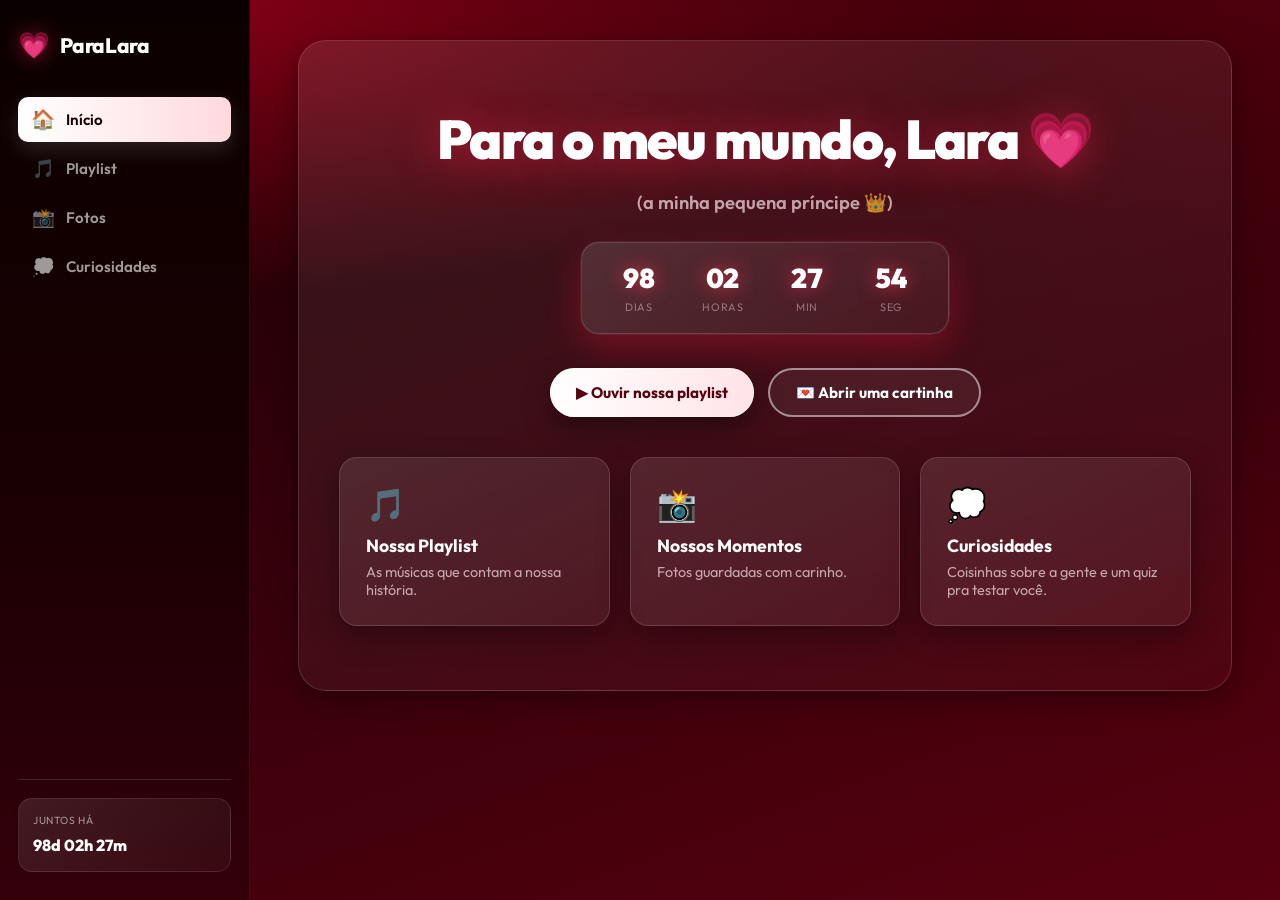
==== commit 5303eb4a: "Player de uma faixa por vez, fotos reais e carta reescrita A playlist agora mostra uma música por ve" ====
--- a/index.html
+++ b/index.html
@@ -6,6 +6,9 @@
 <meta name="robots" content="noindex, nofollow" />
 <title>Para Lara 💗</title>
 <link rel="icon" href="data:image/svg+xml,<svg xmlns=%22http://www.w3.org/2000/svg%22 viewBox=%220 0 100 100%22><text y=%22.9em%22 font-size=%2290%22>💗</text></svg>" />
+<link rel="preconnect" href="https://fonts.googleapis.com" />
+<link rel="preconnect" href="https://fonts.gstatic.com" crossorigin />
+<link href="https://fonts.googleapis.com/css2?family=Outfit:wght@400;500;600;700;800;900&family=Playfair+Display:ital,wght@1,500;1,600&display=swap" rel="stylesheet" />
 <link rel="stylesheet" href="css/style.css" />
 </head>
 <body>
@@ -79,22 +82,26 @@
     <!-- EDITE AQUI o texto da cartinha, se quiser mudar algo -->
     <!-- Nota: não consegui acessar sites de letras pra conferir a citação do Lil Peep e a da Verity
          palavra por palavra (rede bloqueada aqui). Vale conferir rapidinho antes de mandar pra ela. -->
-    <p>Se você chegou até aqui, ou clicou sem querer três vezes seguidas no coraçãozinho do menu, ou eu mesmo te mandei esse link de propósito porque não aguentava mais guardar isso só comigo. De qualquer jeito, ainda bem que você está lendo.
+    <p>Se você chegou até aqui, ou clicou sem querer três vezes no coraçãozinho do menu, ou fui eu mesmo que te mandei esse link de propósito, porque eu já não estava aguentando mais guardar isso só pra mim. De qualquer jeito, que bom que você está lendo.
 
-Eu podia começar com um "eu te amo" simples, e já seria verdade suficiente pra qualquer cartão de aniversário. Mas o que eu sinto por você não cabe em três palavras — cabe, no máximo, numa playlist inteira, numa lista de curiosidades bobas e agora nessa cartinha longa demais que escrevi de propósito, porque você merece parágrafo, não só legenda.
+Eu podia começar com um "eu te amo" simples, e já seria verdade suficiente pra encher qualquer cartão. Mas o que eu sinto por você não cabe em três palavras. Cabe, no máximo, numa playlist inteira, numa página cheia de foto boba nossa, e agora nessa carta longa demais, que eu escrevi assim de propósito, porque você merece parágrafo, e não legenda.
 
-Tem uma coisa engraçada sobre química: ela não pergunta se você quer sentir. Dois elementos se encontram e ou reagem, ou não reagem — não existe meio-termo, não existe "vamos ver como fica". Com a gente foi reação instantânea. Instável, quente, um pouco imprevisível, do jeito que toda reação boa de verdade costuma ser. Eu não sou de ficar romantizando ciência à toa, mas com você até a tabela periódica virou poesia.
+Tem uma coisa engraçada sobre química: ela nunca pergunta se você quer sentir. Dois elementos se encontram e ou reagem, ou não reagem. Não existe meio termo, não existe "vamos ver como fica". Com a gente foi reação na hora, sem aviso, sem chance de recuar. Instável, quente, meio imprevisível, do jeito que toda reação boa costuma ser. Eu não sou de romantizar ciência à toa, mas com você até a tabela periódica virou poesia.
 
-É engraçado como boa parte da trilha sonora que a gente ouve entende isso melhor do que qualquer aula de química. O Lil Peep já cantava <em>"I do awful things for you, awful things"</em> — eu faço coisas horríveis por você, coisas horríveis — e eu entendo o exagero: existe um tipo de amor que te deixa disposto a ser um pouco irracional, um pouco intenso demais, só porque a pessoa vale cada segundo. Comigo é assim com você. E o Chase Atlantic tem essa vibe suja e sincera ao mesmo tempo, aquele som que parece confissão de madrugada — tipo aquelas nossas noites em que a gente fica conversando até tarde sem perceber o tempo passar, só porque nenhum dos dois quer desligar a chamada primeiro.
+E tem noite que eu fico pensando nisso com uma seriedade absurda. Em como é possível uma pessoa mexer com a temperatura de um ambiente inteiro só de entrar nele. Você faz isso comigo. Você chega, e tudo em mim sobe alguns graus. É o tipo de coisa que eu não consigo explicar direito, só sentir. E sentir você é sempre um pouco mais intenso do que eu estava preparado pra aguentar.
 
-Tem também a Verity — não vou fingir que aquele livro é uma declaração de amor bonitinha, ele é sombrio, tenso, incômodo em vários pontos. Mas tem uma frase de lá que não sai da minha cabeça: <em>"você pode amar alguém e, mesmo assim, escolher machucar essa pessoa."</em> E é exatamente o oposto disso que eu quero construir com você. Eu quero te amar e escolher, todos os dias, fazer o contrário: escolher te proteger, escolher te ouvir, escolher ficar, mesmo nos dias difíceis, mesmo quando seria mais fácil não escolher nada.
+É engraçado como boa parte da trilha sonora que a gente ouve entende isso melhor do que qualquer aula. O Lil Peep já cantava <em>"I do awful things for you, awful things"</em>, e eu entendo o exagero. Existe um tipo de amor que deixa a gente disposto a ser um pouco irracional, um pouco intenso demais, só porque a pessoa vale cada segundo. Comigo é exatamente assim com você.
 
-Química, música, livro sombrio — no fim, tudo isso é só um jeito diferente de dizer a mesma coisa: que eu sou seu, de um jeito intenso, de um jeito que às vezes nem eu sei explicar direito. Você é a pessoa que eu quero beijar depois de um dia ruim e a primeira que eu quero contar quando alguma coisa boa acontece. Você é a minha pequena príncipe — sim, escrito errado mesmo, porque as coisas mais nossas nunca precisaram fazer sentido pra mais ninguém, só pra gente.
+E o Chase Atlantic tem aquela vibe suja e sincera ao mesmo tempo, aquele som que parece confissão de madrugada, de coisa que só se diz baixinho e com a luz apagada. Toda vez que toca, eu penso nas nossas madrugadas. Naquela hora em que ninguém desliga a chamada primeiro, porque nenhum dos dois quer que acabe.
 
-Enquanto você lia isso, provavelmente uma música da nossa playlist estava tocando em algum lugar do universo. Considere essa cartinha o encarte dela.
+Tem também a Verity. Eu não vou fingir que aquele livro é uma declaração de amor bonitinha, ele é sombrio, tenso, incômodo em vários pontos. Mas ficou martelando na minha cabeça aquela ideia de que dá pra amar alguém e, mesmo assim, escolher machucar essa pessoa. E é exatamente o contrário disso que eu quero construir com você. Eu quero te amar e escolher, todo dia, fazer o oposto. Escolher te cuidar, escolher te escutar, escolher ficar, inclusive nos dias em que ficar for a parte mais difícil.
+
+Química, música, livro sombrio. No fim, tudo isso é só um jeito diferente de dizer a mesma coisa: que eu sou seu, de um jeito intenso, de um jeito que às vezes nem eu sei explicar. Você é a pessoa que eu quero beijar depois de um dia ruim, e a primeira que eu quero procurar quando alguma coisa boa acontece. Você é a minha pequena príncipe, sim, escrito errado mesmo, porque as coisas mais nossas nunca precisaram fazer sentido pra mais ninguém, só pra gente.
+
+Enquanto você lia isso, alguma música da nossa playlist estava tocando em algum lugar do mundo. Considere essa carta o encarte dela.
 
 Eu te amo. De reação química, de letra de música, de livro sombrio, de tudo o que a gente é.</p>
-    <div class="sign">— Theo</div>
+    <div class="sign">Sempre seu, Theo 💗</div>
   </div>
 </div>
 
--- a/css/style.css
+++ b/css/style.css
@@ -29,7 +29,7 @@
 }
 
 body {
-  font-family: "Helvetica Neue", Arial, sans-serif;
+  font-family: "Outfit", "Helvetica Neue", Arial, sans-serif;
   background:
     radial-gradient(120% 60vh at 12% 0, #8a0018 0%, transparent 55%),
     radial-gradient(140% 70vh at 100% 0, #4d000d 0%, transparent 60%),
@@ -148,11 +148,6 @@
   min-width: 0;
   padding: 40px 48px 90px;
   position: relative;
-}
-
-@keyframes fadeInUp {
-  from { opacity: 0; transform: translateY(14px); }
-  to { opacity: 1; transform: translateY(0); }
 }
 
 .page-header { margin-bottom: 32px; }
@@ -380,123 +375,123 @@
 
 .playlist-hero-info h1 { margin: 0 0 6px; }
 .playlist-hero-info p { margin: 0; color: var(--ink-dim); }
-.playlist-stats {
-  display: flex;
-  gap: 16px;
-  margin-top: 14px;
-  font-size: 0.8rem;
+/* ---------- Player (uma música por vez) ---------- */
+.player-stage {
+  max-width: 640px;
+  margin: 0 auto;
+}
+
+.player-counter {
+  text-align: center;
+  font-size: 0.72rem;
+  font-weight: 700;
+  letter-spacing: 0.18em;
+  text-transform: uppercase;
   color: var(--ink-faint);
-  flex-wrap: wrap;
-}
-.playlist-stats span { display: flex; align-items: center; gap: 6px; }
-
-.playlist-list {
-  display: flex;
-  flex-direction: column;
-  gap: 10px;
-  max-width: 760px;
-}
-
-.track-row {
-  background: linear-gradient(135deg, var(--glass-strong), var(--glass));
+  margin-bottom: 16px;
+}
+
+.player-card {
+  background: linear-gradient(160deg, rgba(255,255,255,0.13), rgba(255,255,255,0.03));
   border: 1px solid var(--glass-border);
-  border-radius: 16px;
-  overflow: hidden;
-  transition: border-color 0.2s var(--ease), background 0.2s var(--ease);
-}
-.track-row:hover { border-color: rgba(255,255,255,0.3); background: linear-gradient(135deg, rgba(255,255,255,0.14), rgba(255,255,255,0.05)); }
-.track-row.expanded { border-color: var(--red-glow); box-shadow: 0 0 0 1px rgba(255,92,122,0.4), 0 16px 30px rgba(0,0,0,0.35); }
-
-.track-summary {
-  display: flex;
-  align-items: center;
-  gap: 14px;
-  padding: 12px 16px;
-  cursor: pointer;
-  user-select: none;
-}
-
-.track-num {
-  font-weight: 800;
-  color: var(--ink-faint);
-  width: 26px;
+  border-radius: 28px;
+  padding: 34px 30px;
+  box-shadow: 0 24px 50px rgba(0,0,0,0.45), 0 0 40px rgba(255,60,90,0.14);
+  opacity: 0;
+  transform: translateY(10px) scale(0.99);
+  transition: opacity 0.35s var(--ease), transform 0.35s var(--ease);
+}
+.player-card.is-visible { opacity: 1; transform: none; }
+
+.player-phrase {
+  font-family: "Playfair Display", Georgia, serif;
+  font-style: italic;
+  font-size: clamp(1.15rem, 2.4vw, 1.5rem);
+  line-height: 1.5;
   text-align: center;
-  font-size: 0.95rem;
-  flex-shrink: 0;
-}
-.track-row.expanded .track-num { color: var(--red-glow); }
-
-.track-thumb {
-  width: 48px;
-  height: 48px;
-  border-radius: 8px;
-  flex-shrink: 0;
-  object-fit: cover;
-  background: linear-gradient(135deg, var(--red-600), var(--red-900));
-  box-shadow: 0 4px 12px rgba(0,0,0,0.4);
-}
-
-.track-info { flex: 1; min-width: 0; }
-.track-title {
-  font-weight: 700;
-  font-size: 0.95rem;
-  color: var(--white);
-  white-space: nowrap;
-  overflow: hidden;
-  text-overflow: ellipsis;
-}
-.track-artist {
-  font-size: 0.82rem;
-  color: var(--ink-faint);
-  white-space: nowrap;
-  overflow: hidden;
-  text-overflow: ellipsis;
-}
-
-.track-play {
-  width: 38px;
-  height: 38px;
-  border-radius: 50%;
-  background: rgba(255,255,255,0.1);
-  border: 1px solid rgba(255,255,255,0.2);
-  color: var(--white);
-  display: flex;
-  align-items: center;
-  justify-content: center;
-  flex-shrink: 0;
-  font-size: 0.95rem;
-  transition: all 0.2s var(--ease);
-}
-.track-row:hover .track-play { background: rgba(255,255,255,0.2); }
-.track-row.expanded .track-play {
-  background: linear-gradient(135deg, var(--white), #ffd9de);
-  color: var(--red-700);
-  transform: rotate(90deg);
-}
-
-.track-embed-wrap {
-  max-height: 0;
-  overflow: hidden;
-  transition: max-height 0.4s var(--ease);
-}
-.track-row.expanded .track-embed-wrap { max-height: 400px; }
-.track-embed-wrap iframe {
+  color: var(--white);
+  margin: 0 0 26px;
+  text-shadow: 0 2px 20px rgba(255,40,80,0.35);
+}
+
+.player-embed iframe {
   display: block;
   width: 100%;
   border: none;
-  padding: 0 12px 12px;
+  border-radius: 14px;
+}
+
+.player-nav {
+  display: flex;
+  align-items: center;
+  justify-content: center;
+  gap: 20px;
+  margin-top: 26px;
+}
+
+.player-arrow {
+  width: 52px;
+  height: 52px;
+  border-radius: 50%;
+  border: 1px solid rgba(255,255,255,0.25);
+  background: rgba(255,255,255,0.08);
+  color: var(--white);
+  font-size: 1.7rem;
+  line-height: 1;
+  display: flex;
+  align-items: center;
+  justify-content: center;
+  flex-shrink: 0;
+  transition: background 0.22s var(--ease), color 0.22s var(--ease), transform 0.22s var(--ease), box-shadow 0.22s var(--ease);
+}
+.player-arrow:hover {
+  background: linear-gradient(135deg, var(--white), #ffd9de);
+  color: var(--red-700);
+  transform: scale(1.08);
+  box-shadow: 0 10px 26px rgba(0,0,0,0.35);
+}
+.player-arrow:active { transform: scale(0.94); }
+
+.player-dots {
+  display: flex;
+  gap: 8px;
+  flex-wrap: wrap;
+  justify-content: center;
+}
+.player-dot {
+  width: 9px;
+  height: 9px;
+  padding: 0;
+  border-radius: 50%;
+  border: none;
+  background: rgba(255,255,255,0.28);
+  transition: background 0.22s var(--ease), transform 0.22s var(--ease), width 0.22s var(--ease);
+}
+.player-dot:hover { background: rgba(255,255,255,0.6); transform: scale(1.25); }
+.player-dot.active {
+  background: var(--white);
+  width: 24px;
+  border-radius: 999px;
+  box-shadow: 0 0 12px rgba(255,255,255,0.6);
+}
+
+@media (max-width: 560px) {
+  .player-card { padding: 26px 18px; border-radius: 22px; }
+  .player-nav { gap: 12px; }
+  .player-arrow { width: 46px; height: 46px; }
 }
 
 /* ---------- Fotos ---------- */
 .photo-grid {
-  display: grid;
-  grid-template-columns: repeat(auto-fill, minmax(220px, 1fr));
-  gap: 18px;
+  columns: 3 250px;
+  column-gap: 18px;
+  max-width: 1100px;
 }
 
 .photo-card {
   position: relative;
-  aspect-ratio: 1 / 1;
+  break-inside: avoid;
+  margin-bottom: 18px;
   border-radius: 18px;
   overflow: hidden;
   border: 1px solid var(--glass-border);
@@ -509,12 +504,11 @@
 
 .photo-card img {
   width: 100%;
-  height: 100%;
-  object-fit: cover;
+  height: auto;
   display: block;
   transition: transform 0.4s var(--ease);
 }
-.photo-card:hover img { transform: scale(1.08); }
+.photo-card:hover img { transform: scale(1.05); }
 
 .photo-placeholder {
   display: flex;
@@ -523,7 +517,7 @@
   justify-content: center;
   gap: 8px;
   width: 100%;
-  height: 100%;
+  min-height: 240px;
   background: linear-gradient(150deg, var(--red-600), var(--red-900));
   color: var(--white);
   font-weight: 700;
@@ -532,6 +526,27 @@
   padding: 10px;
 }
 .photo-placeholder .ph-icon { font-size: 2.2rem; }
+
+.photo-caption {
+  position: absolute;
+  left: 0;
+  right: 0;
+  bottom: 0;
+  padding: 26px 14px 12px;
+  font-size: 0.85rem;
+  font-weight: 700;
+  color: var(--white);
+  background: linear-gradient(to top, rgba(26,0,2,0.9), transparent);
+  opacity: 0;
+  transform: translateY(6px);
+  transition: opacity 0.25s var(--ease), transform 0.25s var(--ease);
+  pointer-events: none;
+}
+.photo-card:hover .photo-caption { opacity: 1; transform: none; }
+
+@media (hover: none) {
+  .photo-caption { opacity: 1; transform: none; }
+}
 
 .lightbox {
   position: fixed;
@@ -544,11 +559,24 @@
   padding: 30px;
 }
 .lightbox.open { display: flex; }
+.lightbox-figure {
+  margin: 0;
+  display: flex;
+  flex-direction: column;
+  align-items: center;
+  gap: 14px;
+}
 .lightbox img {
-  max-width: 90vw;
-  max-height: 85vh;
-  border-radius: 12px;
+  max-width: 88vw;
+  max-height: 78vh;
+  border-radius: 14px;
   box-shadow: 0 20px 60px rgba(0,0,0,0.6);
+}
+.lightbox figcaption {
+  font-family: "Playfair Display", Georgia, serif;
+  font-style: italic;
+  font-size: 1.05rem;
+  color: var(--ink);
 }
 .lightbox-close, .lightbox-nav {
   position: absolute;
@@ -571,14 +599,6 @@
 .lightbox-close:hover { transform: scale(1.08); }
 
 /* ---------- Curiosidades ---------- */
-.section-title {
-  font-size: 1.3rem;
-  font-weight: 800;
-  margin: 44px 0 18px;
-  color: var(--white);
-}
-.section-title:first-of-type { margin-top: 0; }
-
 .flip-grid {
   display: grid;
   grid-template-columns: repeat(auto-fill, minmax(230px, 1fr));
@@ -628,52 +648,7 @@
   line-height: 1.4;
 }
 
-.quiz-box {
-  background: linear-gradient(150deg, var(--glass-strong), var(--glass));
-  border: 1px solid var(--glass-border);
-  border-radius: 18px;
-  padding: 28px;
-  max-width: 640px;
-  box-shadow: var(--shadow);
-}
-.quiz-question { display: none; }
-.quiz-question.active { display: block; animation: fadeInUp 0.35s var(--ease) both; }
-.quiz-question h4 { font-size: 1.1rem; margin: 0 0 16px; color: var(--white); }
-.quiz-options { display: flex; flex-direction: column; gap: 10px; }
-.quiz-options button {
-  text-align: left;
-  padding: 12px 16px;
-  border-radius: 10px;
-  border: 2px solid var(--glass-border);
-  background: rgba(255,255,255,0.04);
-  color: var(--ink);
-  font-weight: 600;
-  font-size: 0.92rem;
-  transition: border-color 0.2s var(--ease), background 0.2s var(--ease), transform 0.15s var(--ease);
-}
-.quiz-options button:hover:not(:disabled) { border-color: var(--white); transform: translateX(4px); }
-.quiz-options button.correct { border-color: var(--white); background: linear-gradient(90deg, rgba(255,255,255,0.22), rgba(255,255,255,0.06)); color: var(--white); }
-.quiz-options button.wrong { border-color: var(--red-glow); background: rgba(180,0,31,0.35); opacity: 0.7; }
-
-.quiz-progress {
-  font-size: 0.75rem;
-  font-weight: 700;
-  color: var(--ink-faint);
-  text-transform: uppercase;
-  letter-spacing: 0.05em;
-  margin-bottom: 14px;
-}
-
-.quiz-result { display: none; text-align: center; }
-.quiz-result.active { display: block; animation: fadeInUp 0.4s var(--ease) both; }
-.quiz-result .score { font-size: 2.4rem; font-weight: 900; color: var(--white); text-shadow: 0 0 24px rgba(255,60,90,0.7); }
-.quiz-result p { color: var(--ink-dim); }
-
 /* ---------- Carta surpresa ---------- */
-.letter-trigger {
-  margin-top: 34px;
-}
-
 .letter-modal {
   position: fixed;
   inset: 0;
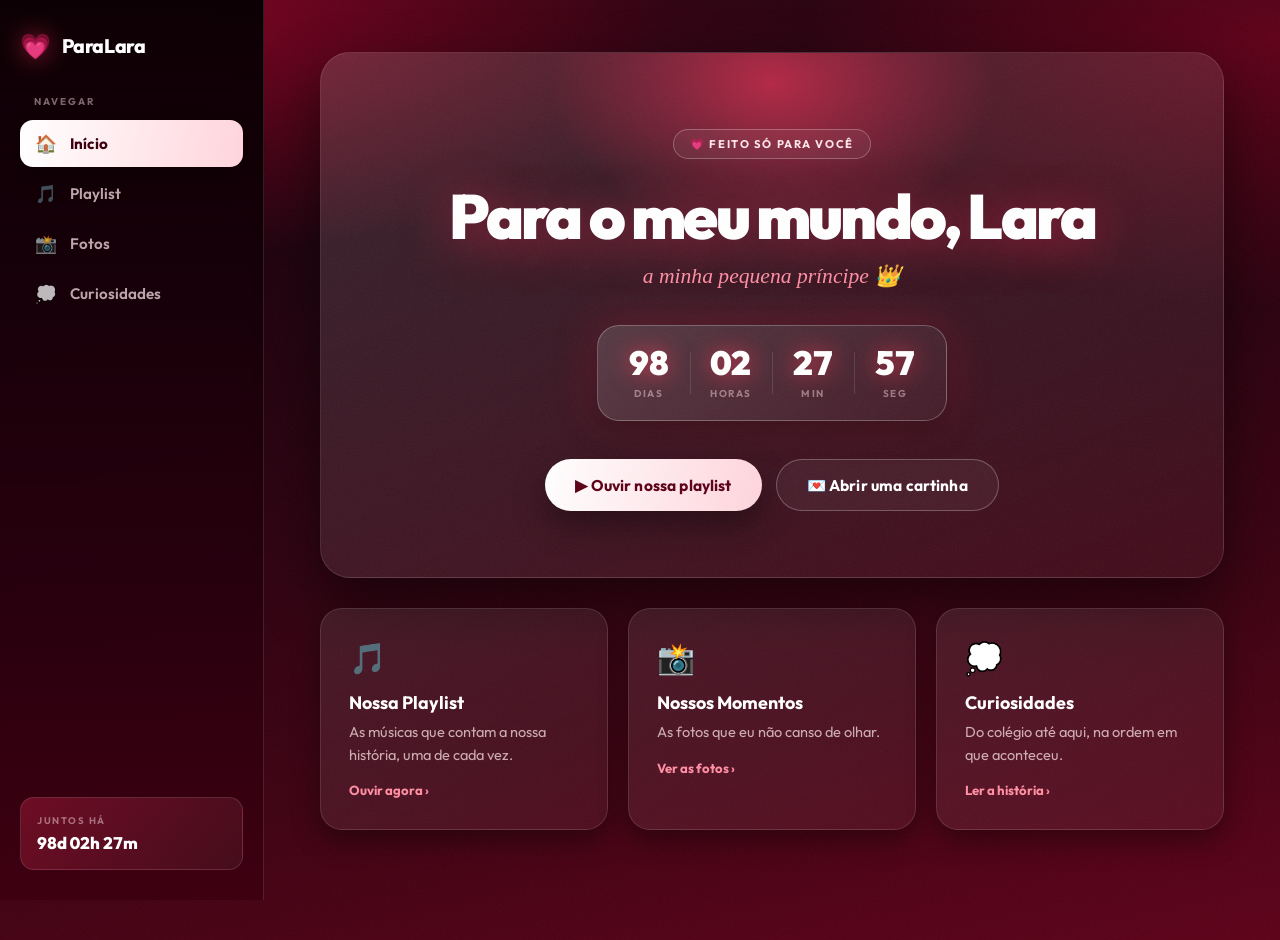
==== commit 0f0da066: "Reconstrói o design e troca curiosidades por linha do tempo Novo sistema visual: paleta de vermelhos" ====
--- a/index.html
+++ b/index.html
@@ -15,6 +15,7 @@
 <div class="app">
   <aside class="sidebar">
     <div class="brand"><span class="logo">💗</span> ParaLara</div>
+    <p class="nav-label">Navegar</p>
     <nav class="nav-links">
       <a href="index.html" data-page="index.html"><span class="ic">🏠</span> Início</a>
       <a href="playlist.html" data-page="playlist.html"><span class="ic">🎵</span> Playlist</a>
@@ -31,8 +32,9 @@
 
   <main class="main">
     <section class="hero">
-      <h1>Para o meu mundo, Lara 💗</h1>
-      <p class="subtitle">(a minha pequena príncipe 👑)</p>
+      <span class="hero-badge">💗 feito só para você</span>
+      <h1>Para o meu mundo, Lara</h1>
+      <p class="subtitle">a minha pequena príncipe 👑</p>
 
       <div class="together-hero">
         <div class="unit"><span class="num" id="hDays">0</span><span class="lbl">dias</span></div>
@@ -46,24 +48,28 @@
         <button class="btn btn-ghost" id="openLetter">💌 Abrir uma cartinha</button>
       </div>
 
-      <div class="quick-links">
-        <a class="quick-card" href="playlist.html">
-          <span class="qi">🎵</span>
-          <h3>Nossa Playlist</h3>
-          <p>As músicas que contam a nossa história.</p>
-        </a>
-        <a class="quick-card" href="fotos.html">
-          <span class="qi">📸</span>
-          <h3>Nossos Momentos</h3>
-          <p>Fotos guardadas com carinho.</p>
-        </a>
-        <a class="quick-card" href="curiosidades.html">
-          <span class="qi">💭</span>
-          <h3>Curiosidades</h3>
-          <p>Coisinhas sobre a gente e um quiz pra testar você.</p>
-        </a>
-      </div>
     </section>
+
+    <div class="quick-links">
+      <a class="quick-card" href="playlist.html">
+        <span class="qi">🎵</span>
+        <h3>Nossa Playlist</h3>
+        <p>As músicas que contam a nossa história, uma de cada vez.</p>
+        <span class="go">Ouvir agora ›</span>
+      </a>
+      <a class="quick-card" href="fotos.html">
+        <span class="qi">📸</span>
+        <h3>Nossos Momentos</h3>
+        <p>As fotos que eu não canso de olhar.</p>
+        <span class="go">Ver as fotos ›</span>
+      </a>
+      <a class="quick-card" href="curiosidades.html">
+        <span class="qi">💭</span>
+        <h3>Curiosidades</h3>
+        <p>Do colégio até aqui, na ordem em que aconteceu.</p>
+        <span class="go">Ler a história ›</span>
+      </a>
+    </div>
   </main>
 </div>
 
--- a/css/style.css
+++ b/css/style.css
@@ -1,69 +1,86 @@
+/* ==========================================================
+   ParaLara — sistema visual
+   Vermelho dominante, branco como destaque.
+   ========================================================== */
+
 :root {
-  --red-900: #1a0002;
-  --red-800: #33000a;
-  --red-700: #57000f;
-  --red-600: #7d0016;
-  --red-500: #b4001f;
-  --red: #e4002b;
-  --red-bright: #ff3355;
-  --red-glow: #ff5c7a;
+  /* vermelhos */
+  --red-950: #12000a;
+  --red-900: #24000d;
+  --red-800: #3d0011;
+  --red-700: #5c0017;
+  --red-600: #8a001f;
+  --red-500: #b80028;
+  --red-400: #e30032;
+  --red-300: #ff2e57;
+  --rose: #ff8fa3;
+
+  /* neutros */
   --white: #ffffff;
-  --ink: #ffe9ec;
-  --ink-dim: rgba(255, 233, 236, 0.68);
-  --ink-faint: rgba(255, 233, 236, 0.42);
-  --glass: rgba(255, 255, 255, 0.055);
-  --glass-strong: rgba(255, 255, 255, 0.1);
-  --glass-border: rgba(255, 255, 255, 0.14);
-  --shadow: 0 10px 30px rgba(0, 0, 0, 0.35);
-  --glow: 0 0 0 1px rgba(255, 255, 255, 0.06), 0 14px 34px rgba(255, 20, 60, 0.28);
-  --sidebar-w: 250px;
+  --ink: #ffe6ea;
+  --ink-dim: rgba(255, 230, 234, 0.72);
+  --ink-faint: rgba(255, 230, 234, 0.45);
+
+  /* superfícies */
+  --surface-1: rgba(255, 255, 255, 0.05);
+  --surface-2: rgba(255, 255, 255, 0.09);
+  --surface-3: rgba(255, 255, 255, 0.14);
+  --line: rgba(255, 255, 255, 0.12);
+  --line-strong: rgba(255, 255, 255, 0.26);
+
+  /* sombras */
+  --sh-sm: 0 2px 8px rgba(0, 0, 0, 0.3);
+  --sh-md: 0 10px 28px rgba(0, 0, 0, 0.38);
+  --sh-lg: 0 24px 56px rgba(0, 0, 0, 0.5);
+  --sh-glow: 0 0 44px rgba(255, 46, 87, 0.28);
+
+  --radius-sm: 14px;
+  --radius: 22px;
+  --radius-lg: 30px;
+
+  --sidebar-w: 264px;
   --ease: cubic-bezier(0.22, 0.9, 0.32, 1);
+  --noise: url("data:image/svg+xml,%3Csvg xmlns='http://www.w3.org/2000/svg' width='180' height='180'%3E%3Cfilter id='n'%3E%3CfeTurbulence type='fractalNoise' baseFrequency='0.85' numOctaves='3'/%3E%3C/filter%3E%3Crect width='180' height='180' filter='url(%23n)' opacity='0.05'/%3E%3C/svg%3E");
 }
 
 * { box-sizing: border-box; }
 
-html, body {
-  margin: 0;
-  padding: 0;
-  height: 100%;
-}
+html, body { margin: 0; padding: 0; }
 
 body {
   font-family: "Outfit", "Helvetica Neue", Arial, sans-serif;
   background:
-    radial-gradient(120% 60vh at 12% 0, #8a0018 0%, transparent 55%),
-    radial-gradient(140% 70vh at 100% 0, #4d000d 0%, transparent 60%),
-    linear-gradient(160deg, var(--red-900) 0%, var(--red-800) 45%, var(--red-700) 100%);
+    var(--noise),
+    radial-gradient(90% 46vh at 8% 0, rgba(227, 0, 50, 0.55) 0%, transparent 62%),
+    radial-gradient(80% 50vh at 100% 4%, rgba(138, 0, 31, 0.6) 0%, transparent 60%),
+    linear-gradient(168deg, var(--red-950) 0%, var(--red-900) 38%, var(--red-800) 72%, var(--red-700) 100%);
   color: var(--ink);
   min-height: 100vh;
   overflow-x: hidden;
+  -webkit-font-smoothing: antialiased;
 }
 
 a { text-decoration: none; color: inherit; }
-ul { list-style: none; margin: 0; padding: 0; }
-button { font-family: inherit; cursor: pointer; }
+button { font-family: inherit; cursor: pointer; border: none; background: none; color: inherit; }
 ::selection { background: var(--white); color: var(--red-700); }
 
 ::-webkit-scrollbar { width: 10px; height: 10px; }
 ::-webkit-scrollbar-track { background: transparent; }
-::-webkit-scrollbar-thumb { background: rgba(255,255,255,0.18); border-radius: 10px; }
+::-webkit-scrollbar-thumb { background: rgba(255,255,255,0.16); border-radius: 10px; }
 ::-webkit-scrollbar-thumb:hover { background: rgba(255,255,255,0.3); }
 
-/* ---------- Layout ---------- */
-.app {
-  display: flex;
-  min-height: 100vh;
-}
+/* ---------------- Layout ---------------- */
+.app { display: flex; min-height: 100vh; }
 
 .sidebar {
   width: var(--sidebar-w);
   flex-shrink: 0;
-  background: linear-gradient(180deg, #0b0001 0%, var(--red-900) 55%, var(--red-800) 100%);
-  border-right: 1px solid rgba(255,255,255,0.06);
-  color: var(--white);
+  background: linear-gradient(180deg, rgba(8,0,4,0.96) 0%, rgba(36,0,13,0.9) 60%, rgba(61,0,17,0.86) 100%);
+  border-right: 1px solid var(--line);
+  backdrop-filter: blur(8px);
   display: flex;
   flex-direction: column;
-  padding: 28px 18px;
+  padding: 30px 20px;
   position: sticky;
   top: 0;
   height: 100vh;
@@ -72,200 +89,265 @@
 .brand {
   display: flex;
   align-items: center;
-  gap: 10px;
-  font-size: 1.3rem;
+  gap: 11px;
+  font-size: 1.22rem;
   font-weight: 800;
   letter-spacing: -0.02em;
-  margin-bottom: 36px;
+  color: var(--white);
+  margin-bottom: 34px;
   user-select: none;
 }
-
 .brand .logo {
-  font-size: 1.6rem;
+  font-size: 1.55rem;
   cursor: pointer;
-  transition: transform 0.2s var(--ease);
   display: inline-block;
-  filter: drop-shadow(0 0 10px rgba(255, 40, 80, 0.55));
-}
-.brand .logo:hover { transform: scale(1.15) rotate(-6deg); }
-.brand .logo:active { transform: scale(0.85); }
-
-.nav-links { display: flex; flex-direction: column; gap: 4px; }
-
+  transition: transform 0.25s var(--ease);
+  filter: drop-shadow(0 0 12px rgba(255, 46, 87, 0.7));
+}
+.brand .logo:hover { transform: scale(1.18) rotate(-8deg); }
+.brand .logo:active { transform: scale(0.86); }
+
+.nav-label {
+  font-size: 0.62rem;
+  font-weight: 700;
+  letter-spacing: 0.2em;
+  text-transform: uppercase;
+  color: var(--ink-faint);
+  margin: 0 0 12px 14px;
+}
+
+.nav-links { display: flex; flex-direction: column; gap: 3px; }
 .nav-links a {
   display: flex;
   align-items: center;
-  gap: 12px;
-  padding: 11px 14px;
-  border-radius: 10px;
-  color: rgba(255,255,255,0.6);
+  gap: 13px;
+  padding: 12px 15px;
+  border-radius: 13px;
+  color: var(--ink-dim);
   font-weight: 600;
   font-size: 0.95rem;
   position: relative;
-  transition: background 0.2s var(--ease), color 0.2s var(--ease), padding-left 0.2s var(--ease);
-}
-
-.nav-links a .ic { font-size: 1.15rem; width: 22px; text-align: center; transition: transform 0.2s var(--ease); }
-
-.nav-links a:hover { color: var(--white); background: rgba(255,255,255,0.06); padding-left: 18px; }
-.nav-links a:hover .ic { transform: scale(1.15); }
+  transition: background 0.22s var(--ease), color 0.22s var(--ease), transform 0.22s var(--ease);
+}
+.nav-links a .ic { font-size: 1.1rem; width: 22px; text-align: center; transition: transform 0.22s var(--ease); }
+.nav-links a:hover { color: var(--white); background: var(--surface-2); transform: translateX(4px); }
+.nav-links a:hover .ic { transform: scale(1.18); }
 .nav-links a.active {
-  color: var(--red-900);
-  background: linear-gradient(90deg, var(--white), #ffd9de);
-  box-shadow: 0 8px 20px rgba(255, 255, 255, 0.12);
-}
-.nav-links a.active .ic { transform: scale(1.05); }
-
-.sidebar-footer {
-  margin-top: auto;
-  padding-top: 18px;
-  border-top: 1px solid rgba(255,255,255,0.12);
-}
+  color: var(--red-800);
+  background: linear-gradient(100deg, var(--white), #ffd4dc);
+  box-shadow: 0 10px 24px rgba(0,0,0,0.32);
+  font-weight: 700;
+}
+
+.sidebar-footer { margin-top: auto; padding-top: 20px; }
 
 .together-counter {
-  background: linear-gradient(135deg, rgba(255,255,255,0.1), rgba(255,255,255,0.03));
-  border: 1px solid rgba(255,255,255,0.1);
-  border-radius: 14px;
-  padding: 14px;
-  font-size: 0.78rem;
-  line-height: 1.5;
+  position: relative;
+  overflow: hidden;
+  background: linear-gradient(140deg, rgba(255,46,87,0.28), var(--surface-1));
+  border: 1px solid var(--line);
+  border-radius: var(--radius-sm);
+  padding: 16px;
 }
 .together-counter .label {
   text-transform: uppercase;
-  letter-spacing: 0.06em;
-  color: rgba(255,255,255,0.55);
-  font-size: 0.65rem;
-  margin-bottom: 4px;
+  letter-spacing: 0.16em;
+  color: var(--ink-faint);
+  font-size: 0.6rem;
+  font-weight: 700;
+  margin-bottom: 6px;
 }
 .together-counter .value {
-  font-size: 1rem;
+  font-size: 1.05rem;
   font-weight: 800;
   color: var(--white);
+  font-variant-numeric: tabular-nums;
 }
 
 .main {
   flex: 1;
   min-width: 0;
-  padding: 40px 48px 90px;
-  position: relative;
-}
-
-.page-header { margin-bottom: 32px; }
+  padding: 52px 56px 110px;
+  position: relative;
+}
+@media (max-width: 1100px) { .main { padding: 42px 34px 110px; } }
+
+/* ---------------- Cabeçalho de página ---------------- */
+.page-header { margin-bottom: 40px; }
+.eyebrow {
+  display: inline-flex;
+  align-items: center;
+  gap: 10px;
+  font-size: 0.66rem;
+  font-weight: 700;
+  letter-spacing: 0.22em;
+  text-transform: uppercase;
+  color: var(--rose);
+  margin-bottom: 14px;
+}
+.eyebrow::before {
+  content: "";
+  width: 26px;
+  height: 2px;
+  border-radius: 2px;
+  background: linear-gradient(90deg, var(--rose), transparent);
+}
 .page-header h1 {
-  font-size: 2.2rem;
-  margin: 0 0 6px;
+  font-size: clamp(1.9rem, 4vw, 2.7rem);
+  margin: 0 0 10px;
   font-weight: 800;
-  letter-spacing: -0.02em;
-  color: var(--white);
-  text-shadow: 0 2px 24px rgba(255, 30, 70, 0.4);
-}
-.page-header p { color: var(--ink-dim); margin: 0; font-size: 1.02rem; }
-.page-header code {
-  background: rgba(255,255,255,0.12);
-  padding: 2px 7px;
-  border-radius: 6px;
-  font-size: 0.85em;
-}
-
-/* ---------- Mobile bottom nav ---------- */
+  letter-spacing: -0.03em;
+  color: var(--white);
+  line-height: 1.08;
+}
+.page-header p {
+  color: var(--ink-dim);
+  margin: 0;
+  font-size: 1.03rem;
+  max-width: 52ch;
+  line-height: 1.6;
+}
+
+/* ---------------- Nav inferior (mobile) ---------------- */
 .bottom-nav { display: none; }
 
-@media (max-width: 820px) {
+@media (max-width: 860px) {
   .sidebar { display: none; }
-  .main { padding: 24px 18px 90px; }
+  .main { padding: 30px 20px 108px; }
   .bottom-nav {
     display: flex;
     position: fixed;
     bottom: 0; left: 0; right: 0;
-    background: linear-gradient(180deg, var(--red-800), #0b0001);
-    padding: 8px 6px calc(8px + env(safe-area-inset-bottom));
+    background: linear-gradient(180deg, rgba(61,0,17,0.92), rgba(8,0,4,0.98));
+    backdrop-filter: blur(14px);
+    padding: 9px 8px calc(9px + env(safe-area-inset-bottom));
     z-index: 40;
-    box-shadow: 0 -6px 24px rgba(0,0,0,0.4);
-    border-top: 1px solid rgba(255,255,255,0.08);
+    box-shadow: 0 -10px 30px rgba(0,0,0,0.45);
+    border-top: 1px solid var(--line);
   }
   .bottom-nav a {
     flex: 1;
     display: flex;
     flex-direction: column;
     align-items: center;
-    gap: 2px;
-    color: rgba(255,255,255,0.6);
-    font-size: 0.65rem;
+    gap: 3px;
+    color: var(--ink-faint);
+    font-size: 0.64rem;
     font-weight: 700;
-    padding: 6px 0;
-    border-radius: 10px;
-    transition: all 0.2s var(--ease);
+    padding: 8px 0;
+    border-radius: 13px;
+    transition: color 0.2s var(--ease), background 0.2s var(--ease);
   }
-  .bottom-nav a .ic { font-size: 1.25rem; transition: transform 0.2s var(--ease); }
-  .bottom-nav a.active { color: var(--red-900); background: linear-gradient(180deg, var(--white), #ffd9de); }
-  .bottom-nav a.active .ic { transform: translateY(-2px); }
-}
-
-/* ---------- Hero (home) ---------- */
+  .bottom-nav a .ic { font-size: 1.2rem; transition: transform 0.2s var(--ease); }
+  .bottom-nav a.active { color: var(--red-800); background: linear-gradient(180deg, var(--white), #ffd4dc); }
+  .bottom-nav a.active .ic { transform: translateY(-2px) scale(1.06); }
+}
+
+/* ---------------- Home ---------------- */
 .hero {
-  background: linear-gradient(160deg, rgba(255,255,255,0.09), rgba(255,255,255,0.02));
-  border-radius: 28px;
-  padding: 64px 40px;
+  position: relative;
+  overflow: hidden;
+  border-radius: var(--radius-lg);
+  border: 1px solid var(--line);
+  background: linear-gradient(158deg, rgba(255,255,255,0.13), rgba(255,255,255,0.03));
+  box-shadow: var(--sh-lg);
+  padding: 76px 44px 66px;
   text-align: center;
-  position: relative;
-  overflow: hidden;
-  border: 1px solid var(--glass-border);
-  box-shadow: var(--shadow);
 }
 .hero::before {
   content: "";
   position: absolute;
-  inset: -40% -10% auto -10%;
-  height: 260px;
-  background: radial-gradient(closest-side, rgba(255,60,90,0.55), transparent 70%);
-  filter: blur(10px);
+  top: -180px; left: 50%;
+  width: 620px; height: 420px;
+  transform: translateX(-50%);
+  background: radial-gradient(closest-side, rgba(255, 46, 87, 0.6), transparent 72%);
   pointer-events: none;
 }
+.hero::after {
+  content: "";
+  position: absolute;
+  inset: 0;
+  background: var(--noise);
+  opacity: 0.7;
+  pointer-events: none;
+}
+
+.hero > * { position: relative; }
+
+.hero-badge {
+  display: inline-flex;
+  align-items: center;
+  gap: 8px;
+  padding: 7px 16px;
+  border-radius: 999px;
+  border: 1px solid var(--line-strong);
+  background: var(--surface-1);
+  font-size: 0.7rem;
+  font-weight: 700;
+  letter-spacing: 0.14em;
+  text-transform: uppercase;
+  color: var(--ink);
+  margin-bottom: 26px;
+}
 
 .hero h1 {
-  font-size: clamp(2rem, 5vw, 3.4rem);
-  margin: 0 0 10px;
+  font-size: clamp(2.1rem, 5.6vw, 3.9rem);
+  margin: 0 0 14px;
   font-weight: 900;
-  letter-spacing: -0.03em;
-  color: var(--white);
-  text-shadow: 0 4px 40px rgba(255, 40, 80, 0.55);
-  position: relative;
-}
-
+  letter-spacing: -0.045em;
+  line-height: 1.02;
+  color: var(--white);
+  text-shadow: 0 6px 46px rgba(255, 46, 87, 0.5);
+}
 .hero .subtitle {
-  font-size: 1.15rem;
-  color: var(--ink-dim);
-  font-weight: 600;
-  margin-bottom: 28px;
-  position: relative;
+  font-family: "Playfair Display", Georgia, serif;
+  font-style: italic;
+  font-size: clamp(1.05rem, 2.2vw, 1.35rem);
+  color: var(--rose);
+  margin: 0 0 36px;
 }
 
 .together-hero {
   display: inline-flex;
-  gap: 22px;
-  background: linear-gradient(135deg, rgba(255,255,255,0.12), rgba(255,255,255,0.04));
-  border: 1px solid var(--glass-border);
-  box-shadow: var(--glow);
-  border-radius: 18px;
-  padding: 18px 26px;
-  margin-bottom: 34px;
+  align-items: stretch;
+  background: linear-gradient(140deg, rgba(255,255,255,0.15), rgba(255,255,255,0.04));
+  border: 1px solid var(--line-strong);
+  box-shadow: var(--sh-md), var(--sh-glow);
+  border-radius: var(--radius);
+  padding: 20px 10px;
+  margin-bottom: 38px;
   flex-wrap: wrap;
   justify-content: center;
-  position: relative;
-}
-.together-hero .unit { text-align: center; min-width: 62px; }
+}
+.together-hero .unit {
+  text-align: center;
+  min-width: 82px;
+  padding: 0 16px;
+  position: relative;
+}
+.together-hero .unit + .unit::before {
+  content: "";
+  position: absolute;
+  left: 0; top: 6px; bottom: 6px;
+  width: 1px;
+  background: var(--line);
+}
 .together-hero .unit .num {
-  font-size: 1.7rem;
+  font-size: clamp(1.6rem, 3.4vw, 2.1rem);
   font-weight: 900;
   color: var(--white);
   display: block;
+  line-height: 1;
   font-variant-numeric: tabular-nums;
-  text-shadow: 0 0 18px rgba(255, 60, 90, 0.7);
+  text-shadow: 0 0 22px rgba(255, 60, 90, 0.75);
 }
 .together-hero .unit .lbl {
-  font-size: 0.68rem;
+  display: block;
+  margin-top: 8px;
+  font-size: 0.62rem;
   text-transform: uppercase;
-  letter-spacing: 0.06em;
+  letter-spacing: 0.16em;
+  font-weight: 700;
   color: var(--ink-faint);
 }
 
@@ -274,91 +356,114 @@
   gap: 14px;
   justify-content: center;
   flex-wrap: wrap;
-  margin-bottom: 12px;
-  position: relative;
 }
 
 .btn {
   display: inline-flex;
   align-items: center;
-  gap: 8px;
-  padding: 13px 26px;
+  gap: 9px;
+  padding: 15px 30px;
   border-radius: 999px;
-  border: none;
-  font-weight: 700;
-  font-size: 0.95rem;
+  font-weight: 700;
+  font-size: 0.97rem;
+  letter-spacing: 0.01em;
   transition: transform 0.25s var(--ease), box-shadow 0.25s var(--ease), background 0.25s var(--ease);
-  position: relative;
-  overflow: hidden;
-}
-.btn:hover { transform: translateY(-3px) scale(1.02); }
+}
+.btn:hover { transform: translateY(-3px); }
 .btn:active { transform: translateY(-1px) scale(0.98); }
 .btn-primary {
-  background: linear-gradient(90deg, var(--white), #ffe3e7);
+  background: linear-gradient(100deg, var(--white), #ffd4dc);
   color: var(--red-700);
-  box-shadow: 0 12px 28px rgba(0,0,0,0.35), 0 0 0 1px rgba(255,255,255,0.4) inset;
-}
-.btn-primary:hover { box-shadow: 0 16px 36px rgba(0,0,0,0.4), 0 0 24px rgba(255,255,255,0.4); }
+  box-shadow: 0 14px 32px rgba(0,0,0,0.4);
+}
+.btn-primary:hover { box-shadow: 0 20px 40px rgba(0,0,0,0.45), 0 0 30px rgba(255,255,255,0.35); }
 .btn-ghost {
-  background: rgba(255,255,255,0.06);
-  color: var(--white);
-  border: 2px solid rgba(255,255,255,0.5);
-}
-.btn-ghost:hover { background: rgba(255,255,255,0.14); border-color: var(--white); }
+  background: var(--surface-1);
+  color: var(--white);
+  border: 1.5px solid var(--line-strong);
+}
+.btn-ghost:hover { background: var(--surface-3); border-color: var(--white); }
 
 .quick-links {
   display: grid;
   grid-template-columns: repeat(3, 1fr);
   gap: 20px;
-  margin-top: 40px;
-  position: relative;
-}
-@media (max-width: 700px) { .quick-links { grid-template-columns: 1fr; } }
+  margin-top: 30px;
+}
+@media (max-width: 820px) { .quick-links { grid-template-columns: 1fr; } }
 
 .quick-card {
-  background: linear-gradient(150deg, var(--glass-strong), var(--glass));
-  border: 1px solid var(--glass-border);
-  border-radius: 18px;
-  padding: 26px;
-  box-shadow: var(--shadow);
-  transition: transform 0.25s var(--ease), box-shadow 0.25s var(--ease), border-color 0.25s var(--ease);
+  position: relative;
   display: block;
-  text-align: left;
+  padding: 30px 28px;
+  border-radius: var(--radius);
+  border: 1px solid var(--line);
+  background: linear-gradient(150deg, var(--surface-2), var(--surface-1));
+  box-shadow: var(--sh-md);
+  overflow: hidden;
+  transition: transform 0.28s var(--ease), box-shadow 0.28s var(--ease), border-color 0.28s var(--ease);
+}
+.quick-card::after {
+  content: "";
+  position: absolute;
+  inset: 0;
+  background: linear-gradient(140deg, rgba(255,46,87,0.3), transparent 60%);
+  opacity: 0;
+  transition: opacity 0.28s var(--ease);
+  pointer-events: none;
 }
 .quick-card:hover {
-  transform: translateY(-6px);
-  box-shadow: 0 20px 40px rgba(0,0,0,0.4), 0 0 24px rgba(255,60,90,0.3);
-  border-color: rgba(255,255,255,0.35);
-}
-.quick-card .qi { font-size: 2rem; margin-bottom: 10px; display: block; }
-.quick-card h3 { margin: 0 0 6px; font-size: 1.1rem; color: var(--white); }
-.quick-card p { margin: 0; color: var(--ink-dim); font-size: 0.9rem; }
-
-/* ---------- Playlist ---------- */
+  transform: translateY(-7px);
+  border-color: var(--line-strong);
+  box-shadow: var(--sh-lg), var(--sh-glow);
+}
+.quick-card:hover::after { opacity: 1; }
+.quick-card .qi { font-size: 1.9rem; display: block; margin-bottom: 14px; position: relative; }
+.quick-card h3 {
+  margin: 0 0 7px;
+  font-size: 1.12rem;
+  font-weight: 700;
+  color: var(--white);
+  position: relative;
+}
+.quick-card p { margin: 0; color: var(--ink-dim); font-size: 0.91rem; line-height: 1.55; position: relative; }
+.quick-card .go {
+  display: inline-block;
+  margin-top: 16px;
+  font-size: 0.82rem;
+  font-weight: 700;
+  color: var(--rose);
+  position: relative;
+  transition: transform 0.28s var(--ease);
+}
+.quick-card:hover .go { transform: translateX(6px); }
+
+/* ---------------- Playlist ---------------- */
 .playlist-hero {
   display: flex;
   align-items: center;
-  gap: 30px;
-  background: linear-gradient(135deg, rgba(255,255,255,0.1), rgba(255,255,255,0.02));
-  border: 1px solid var(--glass-border);
-  border-radius: 26px;
-  padding: 34px;
-  margin-bottom: 32px;
-  box-shadow: var(--shadow);
+  gap: 32px;
+  background: linear-gradient(140deg, rgba(255,255,255,0.12), rgba(255,255,255,0.03));
+  border: 1px solid var(--line);
+  border-radius: var(--radius-lg);
+  padding: 32px 36px;
+  margin-bottom: 44px;
+  box-shadow: var(--sh-md);
   flex-wrap: wrap;
 }
 
 .vinyl {
-  width: 132px;
-  height: 132px;
+  width: 118px;
+  height: 118px;
   border-radius: 50%;
   flex-shrink: 0;
+  position: relative;
   background:
-    radial-gradient(circle at center, var(--red-900) 0 8%, transparent 8.5%),
-    repeating-radial-gradient(circle at center, #0b0001 0, #0b0001 2px, #2a0007 3px, #2a0007 4px);
-  box-shadow: 0 10px 30px rgba(0,0,0,0.5), 0 0 0 6px rgba(255,255,255,0.05);
-  position: relative;
-  animation: spin 6s linear infinite;
+    radial-gradient(circle at center, var(--red-400) 0 7%, transparent 7.6%),
+    radial-gradient(circle at center, rgba(255,255,255,0.14) 0 22%, transparent 22.4%),
+    repeating-radial-gradient(circle at center, #070003 0, #070003 2px, #2c0009 3px, #2c0009 4px);
+  box-shadow: 0 14px 34px rgba(0,0,0,0.55), 0 0 0 7px rgba(255,255,255,0.05), inset 0 0 30px rgba(0,0,0,0.8);
+  animation: spin 7s linear infinite;
   animation-play-state: paused;
 }
 .playlist-hero.playing .vinyl { animation-play-state: running; }
@@ -369,72 +474,117 @@
   display: flex;
   align-items: center;
   justify-content: center;
-  font-size: 1.4rem;
+  font-size: 1.2rem;
 }
 @keyframes spin { to { transform: rotate(360deg); } }
 
-.playlist-hero-info h1 { margin: 0 0 6px; }
-.playlist-hero-info p { margin: 0; color: var(--ink-dim); }
-/* ---------- Player (uma música por vez) ---------- */
-.player-stage {
-  max-width: 640px;
-  margin: 0 auto;
-}
-
+.playlist-hero-info { flex: 1; min-width: 240px; }
+.playlist-hero-info h1 {
+  margin: 0 0 8px;
+  font-size: clamp(1.8rem, 4vw, 2.5rem);
+  font-weight: 800;
+  letter-spacing: -0.03em;
+  color: var(--white);
+}
+.playlist-hero-info p { margin: 0; color: var(--ink-dim); line-height: 1.55; }
+
+.player-stage { max-width: 680px; margin: 0 auto; }
+
+.player-card {
+  position: relative;
+  border-radius: var(--radius-lg);
+  border: 1px solid var(--line-strong);
+  background: linear-gradient(160deg, rgba(255,255,255,0.15), rgba(255,255,255,0.035));
+  box-shadow: var(--sh-lg), var(--sh-glow);
+  padding: 40px 38px 34px;
+  opacity: 0;
+  transform: translateY(12px);
+  transition: opacity 0.4s var(--ease), transform 0.4s var(--ease);
+}
+.player-card.is-visible { opacity: 1; transform: none; }
+.player-card::after {
+  content: "";
+  position: absolute;
+  inset: 0;
+  border-radius: inherit;
+  background: var(--noise);
+  opacity: 0.6;
+  pointer-events: none;
+}
+
+.player-top {
+  display: flex;
+  align-items: center;
+  justify-content: space-between;
+  gap: 14px;
+  margin-bottom: 24px;
+  position: relative;
+}
 .player-counter {
-  text-align: center;
-  font-size: 0.72rem;
-  font-weight: 700;
-  letter-spacing: 0.18em;
+  font-size: 0.66rem;
+  font-weight: 800;
+  letter-spacing: 0.22em;
   text-transform: uppercase;
+  color: var(--rose);
+}
+.player-track-name {
+  font-size: 0.78rem;
+  font-weight: 600;
   color: var(--ink-faint);
-  margin-bottom: 16px;
-}
-
-.player-card {
-  background: linear-gradient(160deg, rgba(255,255,255,0.13), rgba(255,255,255,0.03));
-  border: 1px solid var(--glass-border);
-  border-radius: 28px;
-  padding: 34px 30px;
-  box-shadow: 0 24px 50px rgba(0,0,0,0.45), 0 0 40px rgba(255,60,90,0.14);
-  opacity: 0;
-  transform: translateY(10px) scale(0.99);
-  transition: opacity 0.35s var(--ease), transform 0.35s var(--ease);
-}
-.player-card.is-visible { opacity: 1; transform: none; }
-
+  text-align: right;
+  max-width: 60%;
+  overflow: hidden;
+  text-overflow: ellipsis;
+  white-space: nowrap;
+}
+
+.player-quote {
+  position: relative;
+  margin: 0 0 30px;
+  padding-left: 30px;
+}
+.player-quote::before {
+  content: "“";
+  position: absolute;
+  left: -4px;
+  top: -24px;
+  font-family: "Playfair Display", Georgia, serif;
+  font-size: 5rem;
+  line-height: 1;
+  color: rgba(255, 143, 163, 0.45);
+}
 .player-phrase {
   font-family: "Playfair Display", Georgia, serif;
   font-style: italic;
-  font-size: clamp(1.15rem, 2.4vw, 1.5rem);
-  line-height: 1.5;
-  text-align: center;
-  color: var(--white);
-  margin: 0 0 26px;
-  text-shadow: 0 2px 20px rgba(255,40,80,0.35);
-}
-
+  font-size: clamp(1.2rem, 2.6vw, 1.6rem);
+  line-height: 1.45;
+  color: var(--white);
+  margin: 0;
+  text-shadow: 0 2px 24px rgba(255, 46, 87, 0.35);
+}
+
+.player-embed { position: relative; }
 .player-embed iframe {
   display: block;
   width: 100%;
   border: none;
-  border-radius: 14px;
+  border-radius: 16px;
+  box-shadow: var(--sh-md);
 }
 
 .player-nav {
   display: flex;
   align-items: center;
   justify-content: center;
-  gap: 20px;
-  margin-top: 26px;
-}
-
+  gap: 22px;
+  margin-top: 30px;
+}
 .player-arrow {
-  width: 52px;
-  height: 52px;
+  width: 54px;
+  height: 54px;
   border-radius: 50%;
-  border: 1px solid rgba(255,255,255,0.25);
-  background: rgba(255,255,255,0.08);
+  border: 1px solid var(--line-strong);
+  background: var(--surface-1);
   color: var(--white);
   font-size: 1.7rem;
   line-height: 1;
@@ -442,71 +592,71 @@
   align-items: center;
   justify-content: center;
   flex-shrink: 0;
-  transition: background 0.22s var(--ease), color 0.22s var(--ease), transform 0.22s var(--ease), box-shadow 0.22s var(--ease);
+  transition: background 0.24s var(--ease), color 0.24s var(--ease), transform 0.24s var(--ease), box-shadow 0.24s var(--ease);
 }
 .player-arrow:hover {
-  background: linear-gradient(135deg, var(--white), #ffd9de);
+  background: linear-gradient(135deg, var(--white), #ffd4dc);
   color: var(--red-700);
-  transform: scale(1.08);
-  box-shadow: 0 10px 26px rgba(0,0,0,0.35);
-}
-.player-arrow:active { transform: scale(0.94); }
-
-.player-dots {
-  display: flex;
-  gap: 8px;
-  flex-wrap: wrap;
-  justify-content: center;
-}
+  transform: scale(1.1);
+  box-shadow: 0 12px 28px rgba(0,0,0,0.4);
+}
+.player-arrow:active { transform: scale(0.93); }
+
+.player-dots { display: flex; gap: 8px; flex-wrap: wrap; justify-content: center; max-width: 320px; }
 .player-dot {
   width: 9px;
   height: 9px;
   padding: 0;
-  border-radius: 50%;
-  border: none;
-  background: rgba(255,255,255,0.28);
-  transition: background 0.22s var(--ease), transform 0.22s var(--ease), width 0.22s var(--ease);
-}
-.player-dot:hover { background: rgba(255,255,255,0.6); transform: scale(1.25); }
+  border-radius: 999px;
+  background: rgba(255,255,255,0.26);
+  transition: background 0.24s var(--ease), transform 0.24s var(--ease), width 0.24s var(--ease);
+}
+.player-dot:hover { background: rgba(255,255,255,0.65); transform: scale(1.3); }
 .player-dot.active {
   background: var(--white);
-  width: 24px;
-  border-radius: 999px;
-  box-shadow: 0 0 12px rgba(255,255,255,0.6);
+  width: 26px;
+  box-shadow: 0 0 14px rgba(255,255,255,0.65);
 }
 
 @media (max-width: 560px) {
-  .player-card { padding: 26px 18px; border-radius: 22px; }
-  .player-nav { gap: 12px; }
-  .player-arrow { width: 46px; height: 46px; }
-}
-
-/* ---------- Fotos ---------- */
+  .player-card { padding: 30px 20px 26px; }
+  .player-quote { padding-left: 18px; }
+  .player-quote::before { font-size: 3.6rem; top: -16px; }
+  .player-nav { gap: 14px; }
+  .player-arrow { width: 48px; height: 48px; }
+  .playlist-hero { padding: 24px; gap: 20px; }
+  .vinyl { width: 84px; height: 84px; }
+}
+
+/* ---------------- Fotos ---------------- */
 .photo-grid {
   columns: 3 250px;
-  column-gap: 18px;
-  max-width: 1100px;
+  column-gap: 20px;
+  max-width: 1120px;
 }
 
 .photo-card {
   position: relative;
   break-inside: avoid;
-  margin-bottom: 18px;
-  border-radius: 18px;
+  margin-bottom: 20px;
+  border-radius: var(--radius);
   overflow: hidden;
-  border: 1px solid var(--glass-border);
-  box-shadow: var(--shadow);
+  border: 1px solid var(--line);
+  box-shadow: var(--sh-md);
   cursor: pointer;
-  background: var(--glass);
-  transition: transform 0.25s var(--ease), box-shadow 0.25s var(--ease);
-}
-.photo-card:hover { transform: translateY(-4px); box-shadow: 0 18px 36px rgba(0,0,0,0.4), 0 0 20px rgba(255,60,90,0.25); }
-
+  background: var(--surface-1);
+  transition: transform 0.3s var(--ease), box-shadow 0.3s var(--ease), border-color 0.3s var(--ease);
+}
+.photo-card:hover {
+  transform: translateY(-6px);
+  border-color: var(--line-strong);
+  box-shadow: var(--sh-lg), var(--sh-glow);
+}
 .photo-card img {
   width: 100%;
   height: auto;
   display: block;
-  transition: transform 0.4s var(--ease);
+  transition: transform 0.45s var(--ease);
 }
 .photo-card:hover img { transform: scale(1.05); }
 
@@ -523,35 +673,32 @@
   font-weight: 700;
   font-size: 0.85rem;
   text-align: center;
-  padding: 10px;
-}
-.photo-placeholder .ph-icon { font-size: 2.2rem; }
+  padding: 12px;
+}
+.photo-placeholder .ph-icon { font-size: 2.1rem; }
 
 .photo-caption {
   position: absolute;
-  left: 0;
-  right: 0;
-  bottom: 0;
-  padding: 26px 14px 12px;
-  font-size: 0.85rem;
-  font-weight: 700;
-  color: var(--white);
-  background: linear-gradient(to top, rgba(26,0,2,0.9), transparent);
+  left: 0; right: 0; bottom: 0;
+  padding: 40px 18px 16px;
+  font-family: "Playfair Display", Georgia, serif;
+  font-style: italic;
+  font-size: 1rem;
+  color: var(--white);
+  background: linear-gradient(to top, rgba(18,0,10,0.92), transparent);
   opacity: 0;
-  transform: translateY(6px);
-  transition: opacity 0.25s var(--ease), transform 0.25s var(--ease);
+  transform: translateY(8px);
+  transition: opacity 0.3s var(--ease), transform 0.3s var(--ease);
   pointer-events: none;
 }
 .photo-card:hover .photo-caption { opacity: 1; transform: none; }
-
-@media (hover: none) {
-  .photo-caption { opacity: 1; transform: none; }
-}
+@media (hover: none) { .photo-caption { opacity: 1; transform: none; } }
 
 .lightbox {
   position: fixed;
   inset: 0;
-  background: rgba(5,0,1,0.92);
+  background: rgba(8,0,4,0.94);
+  backdrop-filter: blur(6px);
   display: none;
   align-items: center;
   justify-content: center;
@@ -564,148 +711,198 @@
   display: flex;
   flex-direction: column;
   align-items: center;
-  gap: 14px;
+  gap: 16px;
 }
 .lightbox img {
-  max-width: 88vw;
-  max-height: 78vh;
-  border-radius: 14px;
-  box-shadow: 0 20px 60px rgba(0,0,0,0.6);
+  max-width: 86vw;
+  max-height: 76vh;
+  border-radius: 16px;
+  box-shadow: var(--sh-lg);
 }
 .lightbox figcaption {
   font-family: "Playfair Display", Georgia, serif;
   font-style: italic;
-  font-size: 1.05rem;
+  font-size: 1.1rem;
   color: var(--ink);
 }
 .lightbox-close, .lightbox-nav {
   position: absolute;
-  background: rgba(255,255,255,0.12);
-  color: var(--white);
-  border: none;
+  background: var(--surface-2);
+  border: 1px solid var(--line);
+  color: var(--white);
   border-radius: 50%;
+  width: 48px;
+  height: 48px;
+  font-size: 1.4rem;
+  display: flex;
+  align-items: center;
+  justify-content: center;
+  transition: background 0.22s var(--ease);
+}
+.lightbox-close { top: 24px; right: 24px; }
+.lightbox-nav.prev { left: 24px; top: 50%; transform: translateY(-50%); }
+.lightbox-nav.next { right: 24px; top: 50%; transform: translateY(-50%); }
+.lightbox-close:hover, .lightbox-nav:hover { background: var(--surface-3); }
+
+/* ---------------- Curiosidades (linha do tempo) ---------------- */
+.timeline {
+  position: relative;
+  max-width: 780px;
+  padding-left: 54px;
+}
+.timeline::before {
+  content: "";
+  position: absolute;
+  left: 21px;
+  top: 14px;
+  bottom: 14px;
+  width: 2px;
+  border-radius: 2px;
+  background: linear-gradient(180deg, transparent, var(--rose) 8%, rgba(255,143,163,0.45) 50%, transparent);
+}
+
+.tl-item { position: relative; margin-bottom: 26px; }
+.tl-item:last-child { margin-bottom: 0; }
+
+.tl-dot {
+  position: absolute;
+  left: -54px;
+  top: 24px;
   width: 44px;
   height: 44px;
-  font-size: 1.3rem;
+  border-radius: 50%;
   display: flex;
   align-items: center;
   justify-content: center;
-  transition: background 0.2s var(--ease), transform 0.2s var(--ease);
-}
-.lightbox-close { top: 20px; right: 20px; }
-.lightbox-nav.prev { left: 20px; top: 50%; transform: translateY(-50%); }
-.lightbox-nav.next { right: 20px; top: 50%; transform: translateY(-50%); }
-.lightbox-nav:hover, .lightbox-close:hover { background: rgba(255,255,255,0.25); transform: scale(1.08) translateY(-50%); }
-.lightbox-close:hover { transform: scale(1.08); }
-
-/* ---------- Curiosidades ---------- */
-.flip-grid {
-  display: grid;
-  grid-template-columns: repeat(auto-fill, minmax(230px, 1fr));
-  gap: 18px;
-}
-
-.flip-card {
-  perspective: 1200px;
-  height: 160px;
-}
-.flip-inner {
-  position: relative;
-  width: 100%;
-  height: 100%;
-  transition: transform 0.6s var(--ease);
-  transform-style: preserve-3d;
-}
-.flip-card:hover .flip-inner { transform: translateY(-3px) rotateY(0deg); }
-.flip-card.flipped .flip-inner { transform: rotateY(180deg); }
-
-.flip-face {
-  position: absolute;
-  inset: 0;
-  border-radius: 16px;
-  padding: 18px;
-  display: flex;
-  flex-direction: column;
-  justify-content: center;
-  backface-visibility: hidden;
-  box-shadow: var(--shadow);
-}
-.flip-front {
-  background: linear-gradient(135deg, var(--red), var(--red-bright));
-  color: var(--white);
-  border: 1px solid rgba(255,255,255,0.25);
-}
-.flip-front .fi { font-size: 1.6rem; margin-bottom: 8px; }
-.flip-front h4 { margin: 0; font-size: 1.02rem; }
-.flip-front .tap { font-size: 0.72rem; opacity: 0.85; margin-top: 8px; }
-
-.flip-back {
-  background: linear-gradient(150deg, var(--red-800), var(--red-900));
-  border: 1px solid var(--glass-border);
-  color: var(--ink);
-  transform: rotateY(180deg);
-  font-size: 0.9rem;
-  line-height: 1.4;
-}
-
-/* ---------- Carta surpresa ---------- */
+  font-size: 1.15rem;
+  background: linear-gradient(140deg, var(--red-400), var(--red-300));
+  border: 2px solid rgba(255,255,255,0.55);
+  box-shadow: 0 10px 24px rgba(0,0,0,0.45), 0 0 22px rgba(255,46,87,0.4);
+}
+
+.tl-card {
+  padding: 28px 30px;
+  border-radius: var(--radius);
+  border: 1px solid var(--line);
+  background: linear-gradient(150deg, var(--surface-2), var(--surface-1));
+  box-shadow: var(--sh-md);
+  transition: transform 0.28s var(--ease), border-color 0.28s var(--ease), box-shadow 0.28s var(--ease);
+}
+.tl-card:hover {
+  transform: translateX(6px);
+  border-color: var(--line-strong);
+  box-shadow: var(--sh-lg), var(--sh-glow);
+}
+.tl-card h3 {
+  margin: 0 0 12px;
+  font-size: 1.16rem;
+  font-weight: 700;
+  color: var(--white);
+  letter-spacing: -0.01em;
+}
+.tl-card p {
+  margin: 0;
+  color: var(--ink-dim);
+  font-size: 0.98rem;
+  line-height: 1.68;
+}
+.tl-card .tl-highlight {
+  display: block;
+  margin-top: 14px;
+  font-family: "Playfair Display", Georgia, serif;
+  font-style: italic;
+  font-size: 1.02rem;
+  color: var(--rose);
+}
+
+@media (max-width: 560px) {
+  .timeline { padding-left: 42px; }
+  .timeline::before { left: 16px; }
+  .tl-dot { left: -42px; width: 34px; height: 34px; font-size: 0.95rem; top: 20px; }
+  .tl-card { padding: 22px 20px; }
+}
+
+/* ---------------- Carta ---------------- */
 .letter-modal {
   position: fixed;
   inset: 0;
-  background: rgba(5,0,1,0.8);
+  background: rgba(8,0,4,0.86);
+  backdrop-filter: blur(8px);
   display: none;
   align-items: center;
   justify-content: center;
   z-index: 100;
-  padding: 20px;
+  padding: 24px;
 }
 .letter-modal.open { display: flex; }
+
 .letter-card {
-  background: linear-gradient(160deg, var(--red-800), var(--red-900));
-  border: 1px solid var(--glass-border);
-  border-radius: 22px;
-  max-width: 560px;
+  position: relative;
+  background: linear-gradient(165deg, var(--red-800), var(--red-950));
+  border: 1px solid var(--line-strong);
+  border-radius: var(--radius-lg);
+  max-width: 620px;
   width: 100%;
-  max-height: 85vh;
+  max-height: 86vh;
   overflow-y: auto;
-  padding: 40px 34px;
+  padding: 48px 44px 40px;
+  box-shadow: var(--sh-lg);
+  animation: pop 0.4s var(--ease);
+}
+@keyframes pop {
+  from { transform: scale(0.9) translateY(14px); opacity: 0; }
+  to { transform: none; opacity: 1; }
+}
+.letter-card .stamp { font-size: 2.3rem; text-align: center; }
+.letter-card h3 {
+  margin: 10px 0 26px;
+  font-family: "Playfair Display", Georgia, serif;
+  font-style: italic;
+  font-weight: 600;
+  font-size: 1.7rem;
+  color: var(--white);
   text-align: center;
-  box-shadow: 0 30px 70px rgba(0,0,0,0.55);
-  position: relative;
-  animation: pop .4s var(--ease);
-}
-@keyframes pop { from { transform: scale(0.85); opacity: 0; } to { transform: scale(1); opacity: 1; } }
-.letter-card .stamp { font-size: 2.4rem; margin-bottom: 10px; }
-.letter-card h3 { margin: 0 0 18px; color: var(--white); font-size: 1.4rem; }
+}
 .letter-card p {
-  line-height: 1.75;
+  line-height: 1.85;
   color: var(--ink);
-  text-align: left;
   white-space: pre-line;
-  font-size: 0.98rem;
-}
-.letter-card p em { color: #ffc9d1; font-style: italic; }
+  font-size: 1rem;
+  margin: 0;
+}
+.letter-card p em {
+  color: var(--rose);
+  font-family: "Playfair Display", Georgia, serif;
+  font-style: italic;
+  font-size: 1.06em;
+}
 .letter-card .sign {
+  margin-top: 28px;
   text-align: right;
-  margin-top: 22px;
-  font-weight: 700;
+  font-family: "Playfair Display", Georgia, serif;
+  font-style: italic;
+  font-size: 1.15rem;
   color: var(--white);
 }
 .letter-close {
   position: absolute;
-  top: 14px; right: 16px;
-  background: rgba(255,255,255,0.1);
-  border: none;
+  top: 16px; right: 18px;
+  background: var(--surface-2);
+  border: 1px solid var(--line);
   border-radius: 50%;
-  width: 34px;
-  height: 34px;
-  font-size: 1.1rem;
-  color: var(--white);
-  transition: background 0.2s var(--ease);
-}
-.letter-close:hover { background: rgba(255,255,255,0.22); }
-
-/* ---------- Floating hearts bg ---------- */
+  width: 36px;
+  height: 36px;
+  font-size: 1.05rem;
+  color: var(--white);
+  transition: background 0.22s var(--ease);
+}
+.letter-close:hover { background: var(--surface-3); }
+
+@media (max-width: 560px) {
+  .letter-card { padding: 38px 24px 30px; }
+}
+
+/* ---------------- Corações / toast ---------------- */
 .hearts-bg {
   position: fixed;
   inset: 0;
@@ -717,30 +914,29 @@
   position: absolute;
   bottom: -40px;
   font-size: 1.2rem;
-  opacity: 0.5;
+  opacity: 0.45;
   animation: floatUp linear forwards;
 }
 @keyframes floatUp {
-  to { transform: translateY(-110vh) rotate(30deg); opacity: 0; }
-}
-
-/* ---------- Toast ---------- */
+  to { transform: translateY(-110vh) rotate(26deg); opacity: 0; }
+}
+
 .toast {
   position: fixed;
-  bottom: 26px;
+  bottom: 30px;
   left: 50%;
   transform: translateX(-50%) translateY(20px);
-  background: linear-gradient(135deg, var(--white), #ffd9de);
+  background: linear-gradient(120deg, var(--white), #ffd4dc);
   color: var(--red-700);
-  padding: 12px 22px;
+  padding: 14px 26px;
   border-radius: 999px;
   font-weight: 700;
-  font-size: 0.85rem;
+  font-size: 0.88rem;
   opacity: 0;
   pointer-events: none;
-  transition: opacity 0.25s var(--ease), transform 0.25s var(--ease);
+  transition: opacity 0.28s var(--ease), transform 0.28s var(--ease);
   z-index: 200;
-  box-shadow: 0 10px 30px rgba(0,0,0,0.4);
+  box-shadow: var(--sh-lg);
 }
 .toast.show { opacity: 1; transform: translateX(-50%) translateY(0); }
 
